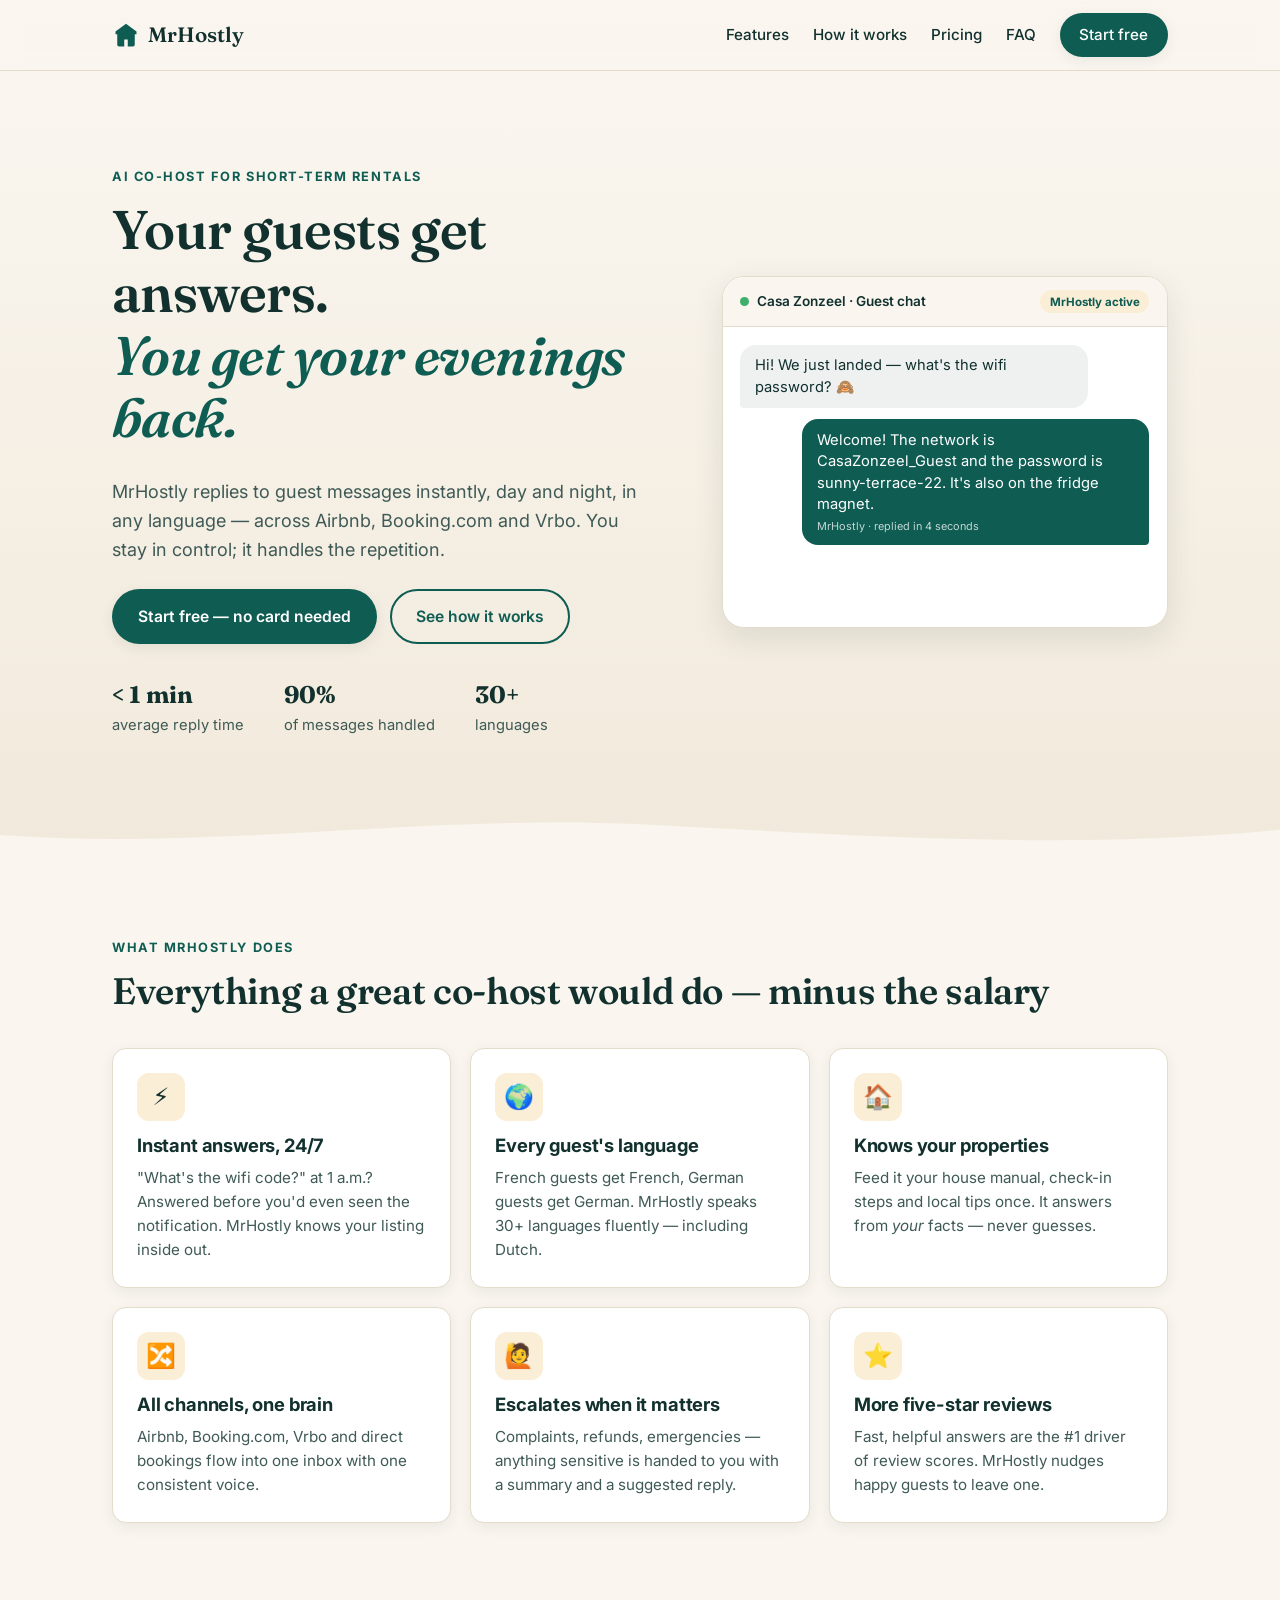
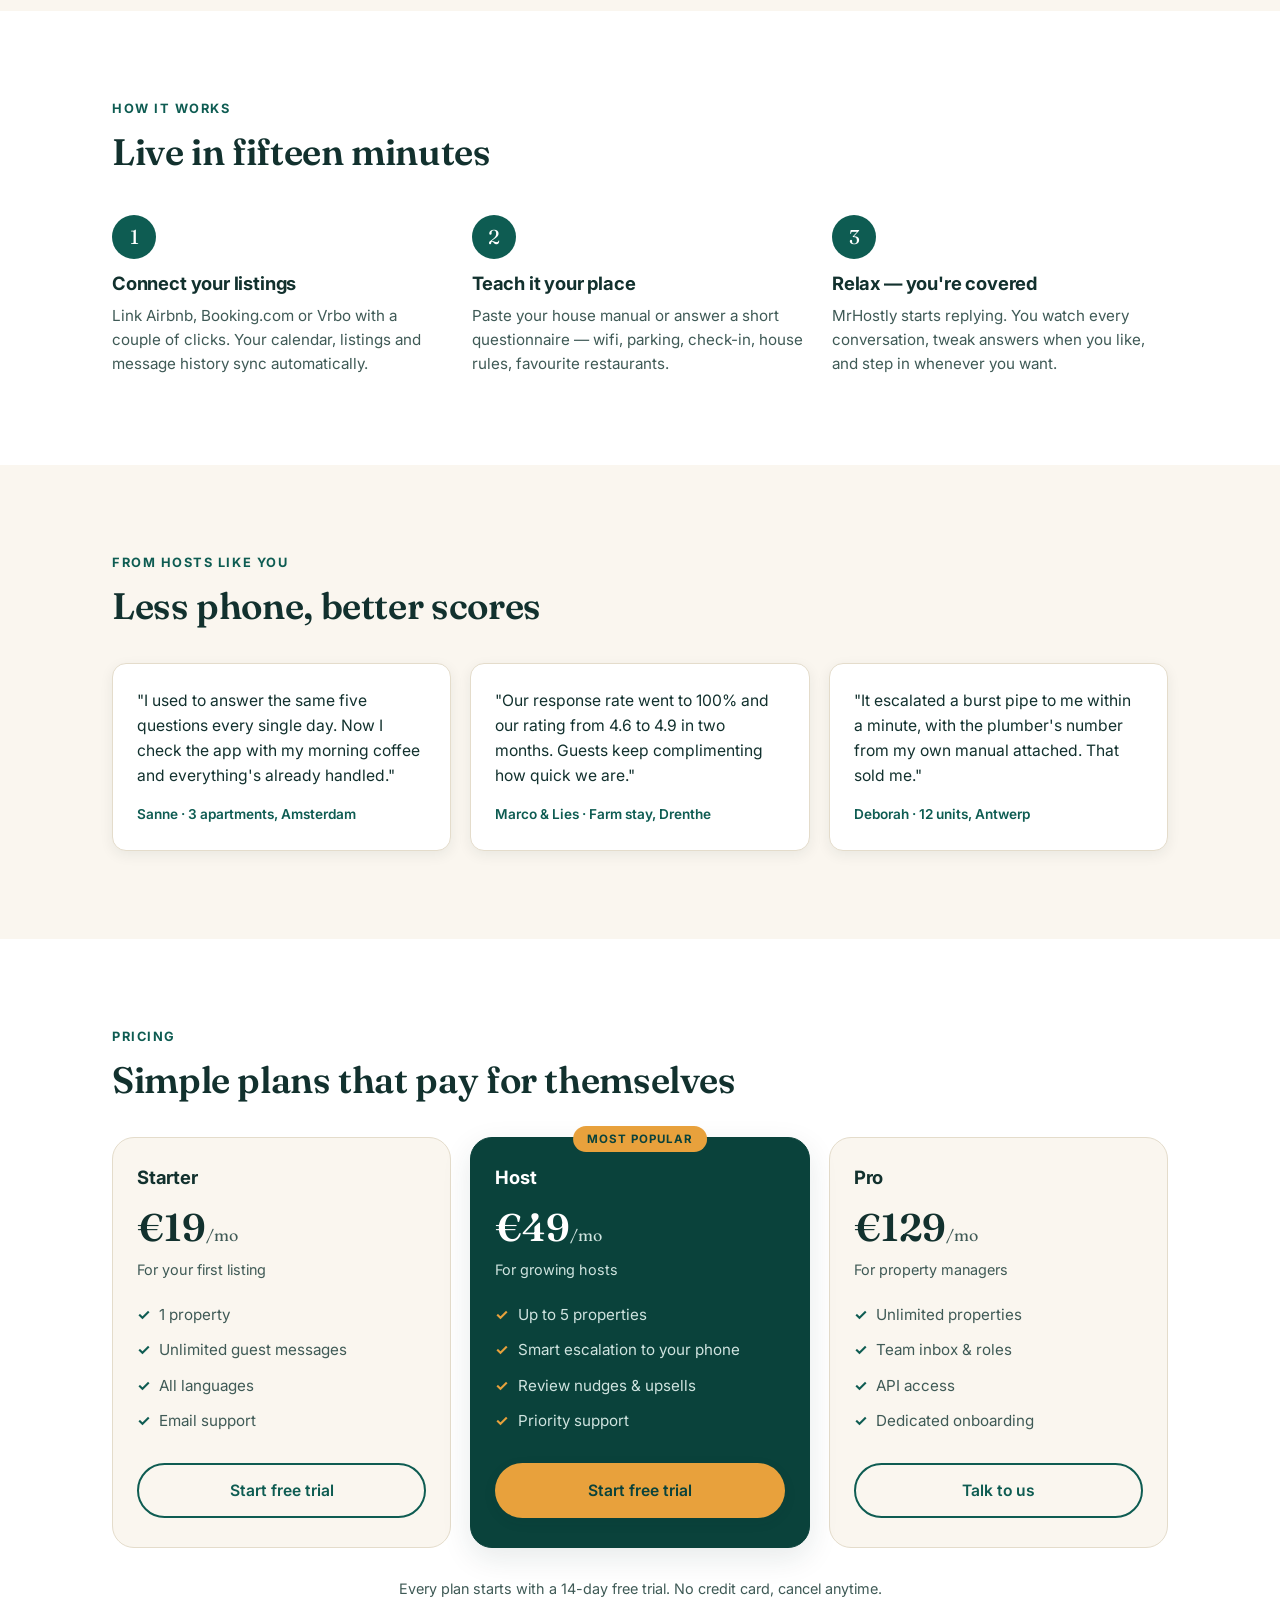
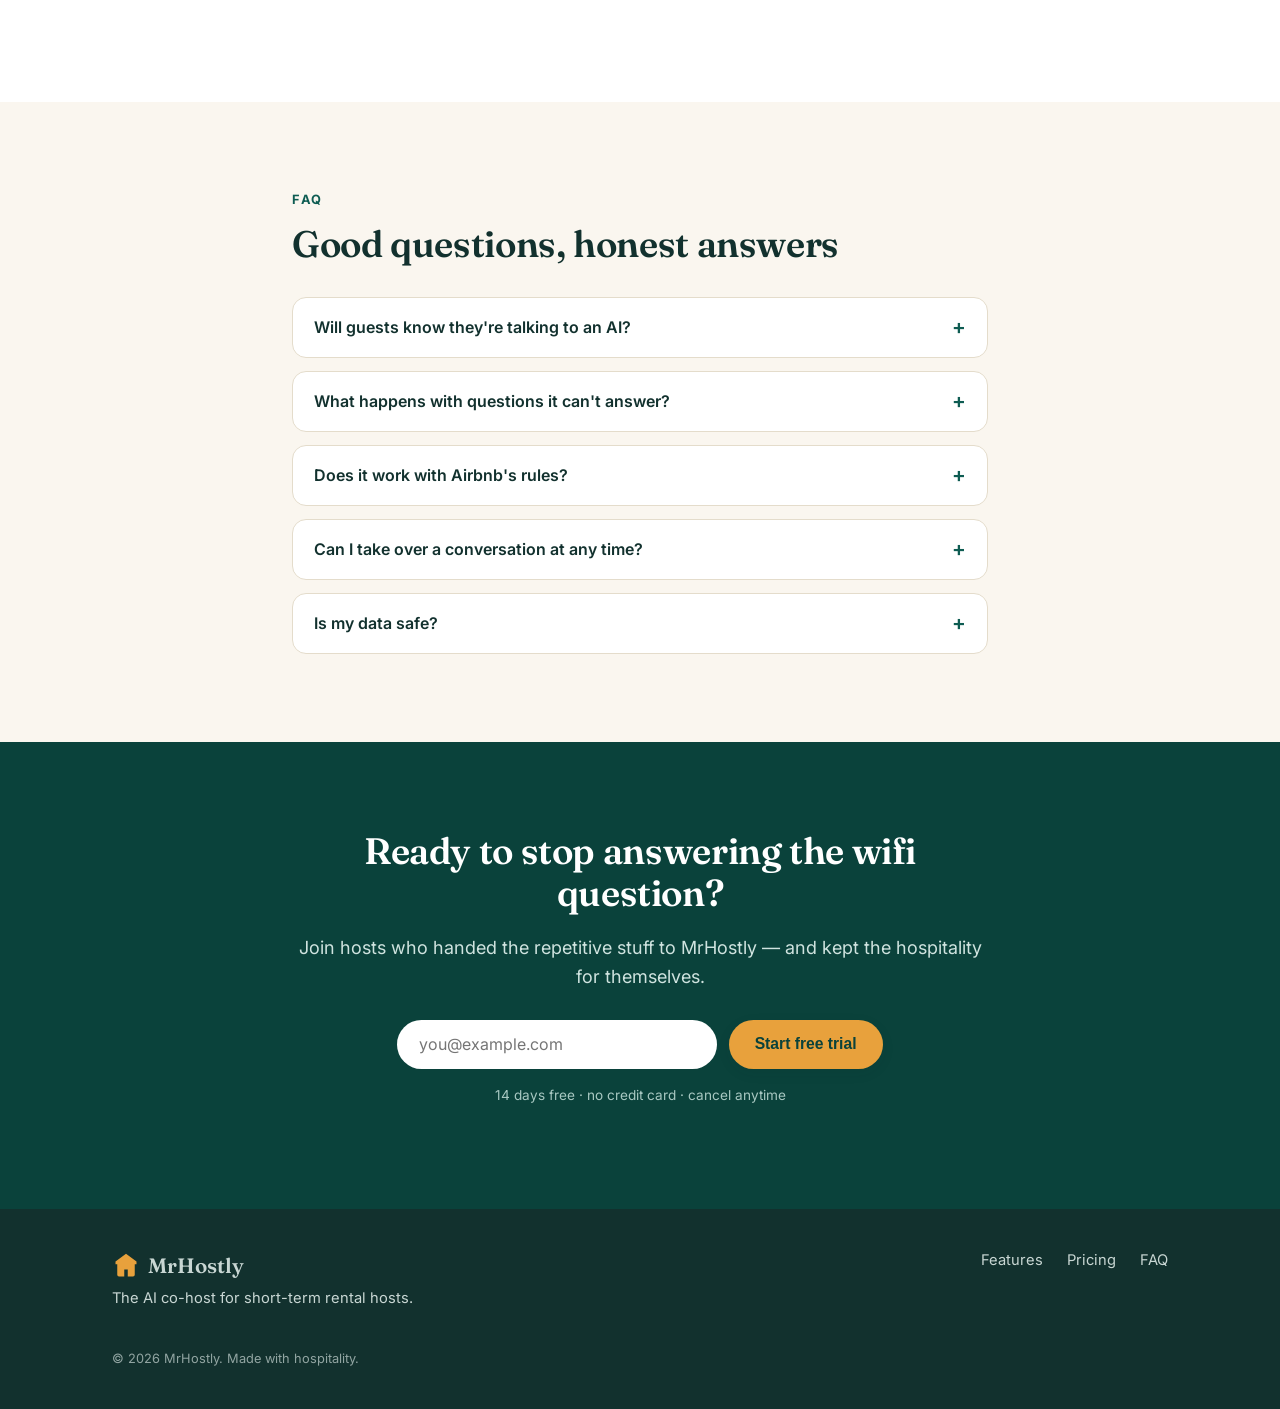
==== index.html @ ad3956e2 "Build MrHostly marketing website and enable ecc plugin Static single-page site for MrHostly, the AI " ====
<!DOCTYPE html>
<html lang="en">
<head>
  <meta charset="UTF-8">
  <meta name="viewport" content="width=device-width, initial-scale=1.0">
  <title>MrHostly — Your AI co-host for short-term rentals</title>
  <meta name="description" content="MrHostly answers your guests instantly, day and night — in their own language. The AI co-host for Airbnb, Booking.com and Vrbo hosts.">
  <link rel="icon" type="image/svg+xml" href="assets/img/favicon.svg">
  <link rel="preconnect" href="https://fonts.googleapis.com">
  <link rel="preconnect" href="https://fonts.gstatic.com" crossorigin>
  <link href="https://fonts.googleapis.com/css2?family=Fraunces:opsz,wght@9..144,500;9..144,600&family=Inter:wght@400;500;600;700&display=swap" rel="stylesheet">
  <link rel="stylesheet" href="assets/css/style.css">
</head>
<body>

  <header class="site-header" id="top">
    <nav class="nav container" aria-label="Main">
      <a class="brand" href="#top">
        <svg class="brand-mark" viewBox="0 0 32 32" aria-hidden="true">
          <path d="M16 3 4 12v3h2v12a2 2 0 0 0 2 2h6v-8h4v8h6a2 2 0 0 0 2-2V15h2v-3L16 3z" fill="currentColor"/>
        </svg>
        <span>MrHostly</span>
      </a>
      <button class="nav-toggle" aria-expanded="false" aria-controls="nav-menu" aria-label="Menu">
        <span></span><span></span><span></span>
      </button>
      <div class="nav-menu" id="nav-menu">
        <a href="#features">Features</a>
        <a href="#how">How it works</a>
        <a href="#pricing">Pricing</a>
        <a href="#faq">FAQ</a>
        <a class="btn btn-primary btn-sm" href="#cta">Start free</a>
      </div>
    </nav>
  </header>

  <main>
    <!-- ============ HERO ============ -->
    <section class="hero">
      <div class="container hero-grid">
        <div class="hero-copy">
          <p class="eyebrow">AI co-host for short-term rentals</p>
          <h1>Your guests get answers.<br><em>You get your evenings back.</em></h1>
          <p class="lead">MrHostly replies to guest messages instantly, day and night, in any language — across Airbnb, Booking.com and Vrbo. You stay in control; it handles the repetition.</p>
          <div class="hero-actions">
            <a class="btn btn-primary" href="#cta">Start free — no card needed</a>
            <a class="btn btn-ghost" href="#how">See how it works</a>
          </div>
          <ul class="hero-proof" role="list">
            <li><strong>&lt; 1 min</strong> average reply time</li>
            <li><strong>90%</strong> of messages handled</li>
            <li><strong>30+</strong> languages</li>
          </ul>
        </div>

        <div class="hero-demo" aria-label="Example guest conversation, answered by MrHostly">
          <div class="chat-window">
            <div class="chat-header">
              <span class="chat-dot" aria-hidden="true"></span>
              Casa Zonzeel · Guest chat
              <span class="chat-badge">MrHostly active</span>
            </div>
            <div class="chat-body" id="chat-demo">
              <!-- messages injected by main.js -->
            </div>
          </div>
        </div>
      </div>
      <div class="hero-wave" aria-hidden="true">
        <svg viewBox="0 0 1440 90" preserveAspectRatio="none"><path d="M0 60 C 240 90 480 20 720 40 C 960 60 1200 90 1440 50 L 1440 90 L 0 90 Z" fill="currentColor"/></svg>
      </div>
    </section>

    <!-- ============ FEATURES ============ -->
    <section class="section" id="features">
      <div class="container">
        <p class="eyebrow">What MrHostly does</p>
        <h2>Everything a great co-host would do — minus the salary</h2>
        <div class="feature-grid">
          <article class="feature-card">
            <div class="feature-icon" aria-hidden="true">⚡</div>
            <h3>Instant answers, 24/7</h3>
            <p>"What's the wifi code?" at 1 a.m.? Answered before you'd even seen the notification. MrHostly knows your listing inside out.</p>
          </article>
          <article class="feature-card">
            <div class="feature-icon" aria-hidden="true">🌍</div>
            <h3>Every guest's language</h3>
            <p>French guests get French, German guests get German. MrHostly speaks 30+ languages fluently — including Dutch.</p>
          </article>
          <article class="feature-card">
            <div class="feature-icon" aria-hidden="true">🏠</div>
            <h3>Knows your properties</h3>
            <p>Feed it your house manual, check-in steps and local tips once. It answers from <em>your</em> facts — never guesses.</p>
          </article>
          <article class="feature-card">
            <div class="feature-icon" aria-hidden="true">🔀</div>
            <h3>All channels, one brain</h3>
            <p>Airbnb, Booking.com, Vrbo and direct bookings flow into one inbox with one consistent voice.</p>
          </article>
          <article class="feature-card">
            <div class="feature-icon" aria-hidden="true">🙋</div>
            <h3>Escalates when it matters</h3>
            <p>Complaints, refunds, emergencies — anything sensitive is handed to you with a summary and a suggested reply.</p>
          </article>
          <article class="feature-card">
            <div class="feature-icon" aria-hidden="true">⭐</div>
            <h3>More five-star reviews</h3>
            <p>Fast, helpful answers are the #1 driver of review scores. MrHostly nudges happy guests to leave one.</p>
          </article>
        </div>
      </div>
    </section>

    <!-- ============ HOW IT WORKS ============ -->
    <section class="section section-alt" id="how">
      <div class="container">
        <p class="eyebrow">How it works</p>
        <h2>Live in fifteen minutes</h2>
        <ol class="steps" role="list">
          <li class="step">
            <span class="step-num" aria-hidden="true">1</span>
            <h3>Connect your listings</h3>
            <p>Link Airbnb, Booking.com or Vrbo with a couple of clicks. Your calendar, listings and message history sync automatically.</p>
          </li>
          <li class="step">
            <span class="step-num" aria-hidden="true">2</span>
            <h3>Teach it your place</h3>
            <p>Paste your house manual or answer a short questionnaire — wifi, parking, check-in, house rules, favourite restaurants.</p>
          </li>
          <li class="step">
            <span class="step-num" aria-hidden="true">3</span>
            <h3>Relax — you're covered</h3>
            <p>MrHostly starts replying. You watch every conversation, tweak answers when you like, and step in whenever you want.</p>
          </li>
        </ol>
      </div>
    </section>

    <!-- ============ TESTIMONIALS ============ -->
    <section class="section" id="stories">
      <div class="container">
        <p class="eyebrow">From hosts like you</p>
        <h2>Less phone, better scores</h2>
        <div class="quote-grid">
          <figure class="quote-card">
            <blockquote>"I used to answer the same five questions every single day. Now I check the app with my morning coffee and everything's already handled."</blockquote>
            <figcaption>Sanne · 3 apartments, Amsterdam</figcaption>
          </figure>
          <figure class="quote-card">
            <blockquote>"Our response rate went to 100% and our rating from 4.6 to 4.9 in two months. Guests keep complimenting how quick we are."</blockquote>
            <figcaption>Marco &amp; Lies · Farm stay, Drenthe</figcaption>
          </figure>
          <figure class="quote-card">
            <blockquote>"It escalated a burst pipe to me within a minute, with the plumber's number from my own manual attached. That sold me."</blockquote>
            <figcaption>Deborah · 12 units, Antwerp</figcaption>
          </figure>
        </div>
      </div>
    </section>

    <!-- ============ PRICING ============ -->
    <section class="section section-alt" id="pricing">
      <div class="container">
        <p class="eyebrow">Pricing</p>
        <h2>Simple plans that pay for themselves</h2>
        <div class="pricing-grid">
          <article class="price-card">
            <h3>Starter</h3>
            <p class="price"><span>€19</span>/mo</p>
            <p class="price-sub">For your first listing</p>
            <ul role="list">
              <li>1 property</li>
              <li>Unlimited guest messages</li>
              <li>All languages</li>
              <li>Email support</li>
            </ul>
            <a class="btn btn-ghost btn-block" href="#cta">Start free trial</a>
          </article>
          <article class="price-card price-featured">
            <p class="price-flag">Most popular</p>
            <h3>Host</h3>
            <p class="price"><span>€49</span>/mo</p>
            <p class="price-sub">For growing hosts</p>
            <ul role="list">
              <li>Up to 5 properties</li>
              <li>Smart escalation to your phone</li>
              <li>Review nudges &amp; upsells</li>
              <li>Priority support</li>
            </ul>
            <a class="btn btn-primary btn-block" href="#cta">Start free trial</a>
          </article>
          <article class="price-card">
            <h3>Pro</h3>
            <p class="price"><span>€129</span>/mo</p>
            <p class="price-sub">For property managers</p>
            <ul role="list">
              <li>Unlimited properties</li>
              <li>Team inbox &amp; roles</li>
              <li>API access</li>
              <li>Dedicated onboarding</li>
            </ul>
            <a class="btn btn-ghost btn-block" href="#cta">Talk to us</a>
          </article>
        </div>
        <p class="pricing-note">Every plan starts with a 14-day free trial. No credit card, cancel anytime.</p>
      </div>
    </section>

    <!-- ============ FAQ ============ -->
    <section class="section" id="faq">
      <div class="container container-narrow">
        <p class="eyebrow">FAQ</p>
        <h2>Good questions, honest answers</h2>
        <div class="faq-list">
          <details class="faq-item">
            <summary>Will guests know they're talking to an AI?</summary>
            <p>That's up to you. Many hosts add a friendly note like "our digital co-host may answer first". Replies are written in your tone, and you can review or edit anything it sends.</p>
          </details>
          <details class="faq-item">
            <summary>What happens with questions it can't answer?</summary>
            <p>If MrHostly isn't confident, it doesn't improvise. It tells the guest you'll get back to them and pings you with a summary and a suggested reply.</p>
          </details>
          <details class="faq-item">
            <summary>Does it work with Airbnb's rules?</summary>
            <p>Yes. MrHostly works within each platform's messaging policies and never asks guests to move off-platform.</p>
          </details>
          <details class="faq-item">
            <summary>Can I take over a conversation at any time?</summary>
            <p>Always. The moment you type in a thread, MrHostly steps back and stays quiet until you hand it back.</p>
          </details>
          <details class="faq-item">
            <summary>Is my data safe?</summary>
            <p>Your house manuals and guest conversations are encrypted, never sold, and never used to answer other hosts' guests.</p>
          </details>
        </div>
      </div>
    </section>

    <!-- ============ CTA ============ -->
    <section class="section cta" id="cta">
      <div class="container container-narrow">
        <h2>Ready to stop answering the wifi question?</h2>
        <p class="lead">Join hosts who handed the repetitive stuff to MrHostly — and kept the hospitality for themselves.</p>
        <form class="cta-form" id="signup-form" novalidate>
          <label class="visually-hidden" for="email">Email address</label>
          <input type="email" id="email" name="email" placeholder="you@example.com" required autocomplete="email">
          <button class="btn btn-primary" type="submit">Start free trial</button>
        </form>
        <p class="cta-note" id="signup-note">14 days free · no credit card · cancel anytime</p>
      </div>
    </section>
  </main>

  <footer class="site-footer">
    <div class="container footer-grid">
      <div>
        <a class="brand brand-footer" href="#top">
          <svg class="brand-mark" viewBox="0 0 32 32" aria-hidden="true">
            <path d="M16 3 4 12v3h2v12a2 2 0 0 0 2 2h6v-8h4v8h6a2 2 0 0 0 2-2V15h2v-3L16 3z" fill="currentColor"/>
          </svg>
          <span>MrHostly</span>
        </a>
        <p>The AI co-host for short-term rental hosts.</p>
      </div>
      <nav aria-label="Footer">
        <a href="#features">Features</a>
        <a href="#pricing">Pricing</a>
        <a href="#faq">FAQ</a>
      </nav>
      <p class="footer-fine">© <span id="year"></span> MrHostly. Made with hospitality.</p>
    </div>
  </footer>

  <script src="assets/js/main.js" defer></script>
</body>
</html>
---- assets/css/style.css ----
/* ==========================================================================
   MrHostly — design tokens
   Direction: warm, refined hospitality. Deep teal anchor, warm sand surface,
   amber accent. Fraunces for display, Inter for UI.
   ========================================================================== */

:root {
  --ink: #12312e;
  --ink-soft: #3f5a56;
  --teal: #0e5c52;
  --teal-deep: #0a423b;
  --amber: #e8a13c;
  --amber-soft: #fbeed6;
  --sand: #faf6ef;
  --sand-deep: #f1e9db;
  --white: #ffffff;
  --line: #e4dccb;
  --guest: #eef1f0;

  --font-display: "Fraunces", Georgia, serif;
  --font-body: "Inter", system-ui, -apple-system, sans-serif;

  --radius: 14px;
  --radius-lg: 22px;
  --shadow: 0 10px 30px rgba(18, 49, 46, 0.10);
  --shadow-soft: 0 4px 14px rgba(18, 49, 46, 0.07);

  --container: 1120px;
}

* { box-sizing: border-box; }
html { scroll-behavior: smooth; }

body {
  margin: 0;
  font-family: var(--font-body);
  font-size: 1rem;
  line-height: 1.6;
  color: var(--ink);
  background: var(--sand);
}

img, svg { max-width: 100%; }

h1, h2, h3 {
  font-family: var(--font-display);
  font-weight: 600;
  line-height: 1.15;
  margin: 0 0 0.5em;
  letter-spacing: -0.01em;
}

h1 { font-size: clamp(2.1rem, 4.5vw, 3.4rem); }
h2 { font-size: clamp(1.6rem, 3vw, 2.3rem); }
h3 { font-size: 1.15rem; font-family: var(--font-body); font-weight: 700; }

p { margin: 0 0 1em; }

.container {
  max-width: var(--container);
  margin-inline: auto;
  padding-inline: clamp(1rem, 4vw, 2rem);
}
.container-narrow { max-width: 760px; }

.eyebrow {
  font-size: 0.8rem;
  font-weight: 700;
  text-transform: uppercase;
  letter-spacing: 0.12em;
  color: var(--teal);
  margin-bottom: 0.75rem;
}

.lead { font-size: 1.13rem; color: var(--ink-soft); }

.visually-hidden {
  position: absolute; width: 1px; height: 1px;
  clip-path: inset(50%); overflow: hidden; white-space: nowrap;
}

/* ---------- buttons ---------- */
.btn {
  display: inline-block;
  padding: 0.8rem 1.5rem;
  border-radius: 999px;
  border: 2px solid transparent;
  font-weight: 600;
  font-size: 0.98rem;
  text-decoration: none;
  cursor: pointer;
  transition: transform 0.15s ease, box-shadow 0.15s ease, background 0.15s ease;
}
.btn:focus-visible { outline: 3px solid var(--amber); outline-offset: 2px; }
.btn-primary {
  background: var(--teal);
  color: var(--white);
  box-shadow: var(--shadow-soft);
}
.btn-primary:hover { background: var(--teal-deep); transform: translateY(-1px); }
.btn-ghost {
  background: transparent;
  color: var(--teal);
  border-color: var(--teal);
}
.btn-ghost:hover { background: rgba(14, 92, 82, 0.07); }
.btn-sm { padding: 0.5rem 1.1rem; font-size: 0.9rem; }
.btn-block { display: block; text-align: center; }

/* ---------- header / nav ---------- */
.site-header {
  position: sticky;
  top: 0;
  z-index: 50;
  background: color-mix(in srgb, var(--sand) 88%, transparent);
  backdrop-filter: blur(10px);
  border-bottom: 1px solid var(--line);
}

.nav {
  display: flex;
  align-items: center;
  justify-content: space-between;
  gap: 1rem;
  padding-block: 0.8rem;
}

.brand {
  display: inline-flex;
  align-items: center;
  gap: 0.5rem;
  font-family: var(--font-display);
  font-size: 1.3rem;
  font-weight: 600;
  color: var(--ink);
  text-decoration: none;
}
.brand-mark { width: 28px; height: 28px; color: var(--teal); }

.nav-menu {
  display: flex;
  align-items: center;
  gap: 1.5rem;
}
.nav-menu a {
  color: var(--ink);
  text-decoration: none;
  font-weight: 500;
  font-size: 0.95rem;
}
.nav-menu a:hover:not(.btn) { color: var(--teal); }
.nav-menu a.btn-primary { color: var(--white); }

.nav-toggle {
  display: none;
  flex-direction: column;
  gap: 5px;
  background: none;
  border: 0;
  padding: 0.4rem;
  cursor: pointer;
}
.nav-toggle span {
  width: 22px; height: 2px;
  background: var(--ink);
  border-radius: 2px;
  transition: transform 0.2s ease, opacity 0.2s ease;
}

/* ---------- hero ---------- */
.hero {
  position: relative;
  background: linear-gradient(180deg, var(--sand) 0%, var(--sand-deep) 100%);
  padding-block: clamp(3rem, 8vw, 6rem) clamp(4rem, 9vw, 7rem);
  overflow: hidden;
}

.hero-grid {
  display: grid;
  grid-template-columns: 1.1fr 0.9fr;
  gap: clamp(2rem, 5vw, 4rem);
  align-items: center;
}

.hero h1 em {
  font-style: italic;
  color: var(--teal);
}

.hero-actions {
  display: flex;
  flex-wrap: wrap;
  gap: 0.8rem;
  margin: 1.6rem 0 2rem;
}

.hero-proof {
  display: flex;
  flex-wrap: wrap;
  gap: 1.5rem 2.5rem;
  padding: 0;
  margin: 0;
  list-style: none;
  color: var(--ink-soft);
  font-size: 0.92rem;
}
.hero-proof strong {
  display: block;
  font-family: var(--font-display);
  font-size: 1.5rem;
  color: var(--ink);
}

.hero-wave {
  position: absolute;
  inset-inline: 0;
  bottom: -1px;
  color: var(--sand);
  line-height: 0;
}
.hero-wave svg { width: 100%; height: 48px; display: block; }

/* ---------- chat demo ---------- */
.chat-window {
  background: var(--white);
  border-radius: var(--radius-lg);
  box-shadow: var(--shadow);
  overflow: hidden;
  border: 1px solid var(--line);
}

.chat-header {
  display: flex;
  align-items: center;
  gap: 0.5rem;
  padding: 0.8rem 1.1rem;
  font-size: 0.85rem;
  font-weight: 600;
  border-bottom: 1px solid var(--line);
  background: var(--sand);
}
.chat-dot {
  width: 9px; height: 9px;
  border-radius: 50%;
  background: #3fae6a;
  flex-shrink: 0;
}
.chat-badge {
  margin-left: auto;
  font-size: 0.72rem;
  font-weight: 700;
  color: var(--teal);
  background: var(--amber-soft);
  padding: 0.15rem 0.6rem;
  border-radius: 999px;
}

.chat-body {
  padding: 1.1rem;
  display: flex;
  flex-direction: column;
  gap: 0.7rem;
  min-height: 300px;
}

.msg {
  max-width: 85%;
  padding: 0.65rem 0.95rem;
  border-radius: 16px;
  font-size: 0.92rem;
  line-height: 1.45;
  opacity: 0;
  transform: translateY(8px);
  animation: msg-in 0.35s ease forwards;
}
.msg-guest {
  align-self: flex-start;
  background: var(--guest);
  border-bottom-left-radius: 4px;
}
.msg-host {
  align-self: flex-end;
  background: var(--teal);
  color: var(--white);
  border-bottom-right-radius: 4px;
}
.msg-meta {
  display: block;
  font-size: 0.68rem;
  opacity: 0.75;
  margin-top: 0.25rem;
}
.msg-typing {
  align-self: flex-end;
  background: var(--teal);
  color: var(--white);
  border-bottom-right-radius: 4px;
  letter-spacing: 2px;
}

@keyframes msg-in {
  to { opacity: 1; transform: translateY(0); }
}

@media (prefers-reduced-motion: reduce) {
  html { scroll-behavior: auto; }
  .msg { animation: none; opacity: 1; transform: none; }
}

/* ---------- sections ---------- */
.section { padding-block: clamp(3.5rem, 8vw, 5.5rem); }
.section-alt { background: var(--white); }

/* ---------- features ---------- */
.feature-grid {
  display: grid;
  grid-template-columns: repeat(3, 1fr);
  gap: 1.2rem;
  margin-top: 2.2rem;
}
.feature-card {
  background: var(--white);
  border: 1px solid var(--line);
  border-radius: var(--radius);
  padding: 1.5rem;
  box-shadow: var(--shadow-soft);
  transition: transform 0.15s ease, box-shadow 0.15s ease;
}
.feature-card:hover { transform: translateY(-3px); box-shadow: var(--shadow); }
.feature-card p { margin: 0; color: var(--ink-soft); font-size: 0.95rem; }
.feature-icon {
  font-size: 1.5rem;
  width: 48px; height: 48px;
  display: grid;
  place-items: center;
  background: var(--amber-soft);
  border-radius: 12px;
  margin-bottom: 0.9rem;
}
.section-alt .feature-card { background: var(--sand); }

/* ---------- steps ---------- */
.steps {
  display: grid;
  grid-template-columns: repeat(3, 1fr);
  gap: 1.5rem;
  margin: 2.2rem 0 0;
  padding: 0;
  list-style: none;
  counter-reset: step;
}
.step { position: relative; padding-top: 0.4rem; }
.step p { color: var(--ink-soft); font-size: 0.95rem; margin: 0; }
.step-num {
  display: inline-grid;
  place-items: center;
  width: 44px; height: 44px;
  border-radius: 50%;
  background: var(--teal);
  color: var(--white);
  font-family: var(--font-display);
  font-size: 1.25rem;
  margin-bottom: 0.9rem;
}

/* ---------- testimonials ---------- */
.quote-grid {
  display: grid;
  grid-template-columns: repeat(3, 1fr);
  gap: 1.2rem;
  margin-top: 2.2rem;
}
.quote-card {
  margin: 0;
  background: var(--white);
  border: 1px solid var(--line);
  border-radius: var(--radius);
  padding: 1.5rem;
  box-shadow: var(--shadow-soft);
  display: flex;
  flex-direction: column;
  gap: 1rem;
}
.quote-card blockquote {
  margin: 0;
  font-size: 0.98rem;
  color: var(--ink);
}
.quote-card figcaption {
  font-size: 0.85rem;
  font-weight: 600;
  color: var(--teal);
  margin-top: auto;
}

/* ---------- pricing ---------- */
.pricing-grid {
  display: grid;
  grid-template-columns: repeat(3, 1fr);
  gap: 1.2rem;
  margin-top: 2.2rem;
  align-items: stretch;
}
.price-card {
  background: var(--sand);
  border: 1px solid var(--line);
  border-radius: var(--radius-lg);
  padding: 1.8rem 1.5rem;
  display: flex;
  flex-direction: column;
}
.price-card ul {
  list-style: none;
  padding: 0;
  margin: 0 0 1.5rem;
  color: var(--ink-soft);
  font-size: 0.95rem;
  flex-grow: 1;
}
.price-card ul li { padding: 0.35rem 0 0.35rem 1.4rem; position: relative; }
.price-card ul li::before {
  content: "✓";
  position: absolute;
  left: 0;
  color: var(--teal);
  font-weight: 700;
}
.price {
  font-family: var(--font-display);
  font-size: 1rem;
  color: var(--ink-soft);
  margin: 0;
}
.price span { font-size: 2.4rem; color: var(--ink); font-weight: 600; }
.price-sub { color: var(--ink-soft); font-size: 0.9rem; margin-bottom: 1rem; }
.price-featured {
  background: var(--teal-deep);
  color: var(--white);
  border-color: var(--teal-deep);
  box-shadow: var(--shadow);
  position: relative;
}
.price-featured h3, .price-featured .price span { color: var(--white); }
.price-featured .price, .price-featured .price-sub, .price-featured ul { color: #cfe3df; }
.price-featured ul li::before { color: var(--amber); }
.price-featured .btn-primary { background: var(--amber); color: var(--teal-deep); }
.price-featured .btn-primary:hover { background: #f0b055; }
.price-flag {
  position: absolute;
  top: -12px;
  left: 50%;
  transform: translateX(-50%);
  background: var(--amber);
  color: var(--teal-deep);
  font-size: 0.72rem;
  font-weight: 700;
  text-transform: uppercase;
  letter-spacing: 0.08em;
  padding: 0.25rem 0.9rem;
  border-radius: 999px;
  margin: 0;
}
.pricing-note {
  text-align: center;
  color: var(--ink-soft);
  font-size: 0.9rem;
  margin-top: 1.8rem;
}

/* ---------- FAQ ---------- */
.faq-list { margin-top: 2rem; display: grid; gap: 0.8rem; }
.faq-item {
  background: var(--white);
  border: 1px solid var(--line);
  border-radius: var(--radius);
  padding: 0;
  overflow: hidden;
}
.faq-item summary {
  cursor: pointer;
  font-weight: 600;
  padding: 1.05rem 1.3rem;
  list-style: none;
  position: relative;
  padding-right: 3rem;
}
.faq-item summary::-webkit-details-marker { display: none; }
.faq-item summary::after {
  content: "+";
  position: absolute;
  right: 1.3rem;
  top: 50%;
  transform: translateY(-50%);
  font-size: 1.3rem;
  color: var(--teal);
  transition: transform 0.2s ease;
}
.faq-item[open] summary::after { transform: translateY(-50%) rotate(45deg); }
.faq-item p {
  padding: 0 1.3rem 1.1rem;
  margin: 0;
  color: var(--ink-soft);
  font-size: 0.95rem;
}

/* ---------- CTA ---------- */
.cta {
  background: var(--teal-deep);
  color: var(--white);
  text-align: center;
}
.cta .lead { color: #cfe3df; }
.cta-form {
  display: flex;
  gap: 0.7rem;
  justify-content: center;
  flex-wrap: wrap;
  margin-top: 1.8rem;
}
.cta-form input {
  padding: 0.8rem 1.2rem;
  border-radius: 999px;
  border: 2px solid transparent;
  font-size: 1rem;
  font-family: inherit;
  min-width: min(320px, 100%);
}
.cta-form input:focus-visible { outline: 3px solid var(--amber); outline-offset: 2px; }
.cta .btn-primary { background: var(--amber); color: var(--teal-deep); }
.cta .btn-primary:hover { background: #f0b055; }
.cta-note { font-size: 0.85rem; color: #a8c8c2; margin-top: 1rem; }

/* ---------- footer ---------- */
.site-footer {
  background: var(--ink);
  color: #c8d6d3;
  padding-block: 2.5rem;
  font-size: 0.92rem;
}
.footer-grid {
  display: grid;
  grid-template-columns: 1fr auto;
  gap: 1.5rem 3rem;
  align-items: start;
}
.brand-footer { color: var(--white); }
.brand-footer .brand-mark { color: var(--amber); }
.site-footer nav { display: flex; gap: 1.5rem; }
.site-footer a { color: #c8d6d3; text-decoration: none; }
.site-footer a:hover { color: var(--white); }
.footer-fine { grid-column: 1 / -1; margin: 0; font-size: 0.8rem; opacity: 0.7; }

/* ---------- responsive ---------- */
@media (max-width: 920px) {
  .hero-grid { grid-template-columns: 1fr; }
  .hero-demo { max-width: 480px; }
  .feature-grid, .quote-grid, .pricing-grid, .steps { grid-template-columns: 1fr 1fr; }
}

@media (max-width: 640px) {
  .feature-grid, .quote-grid, .pricing-grid, .steps { grid-template-columns: 1fr; }
  .price-featured { order: -1; }

  .nav-toggle { display: flex; }
  .nav-menu {
    display: none;
    position: absolute;
    top: 100%;
    left: 0; right: 0;
    flex-direction: column;
    align-items: stretch;
    background: var(--sand);
    border-bottom: 1px solid var(--line);
    padding: 1rem clamp(1rem, 4vw, 2rem) 1.4rem;
    gap: 1rem;
  }
  .nav-menu.open { display: flex; }
  .footer-grid { grid-template-columns: 1fr; }
}
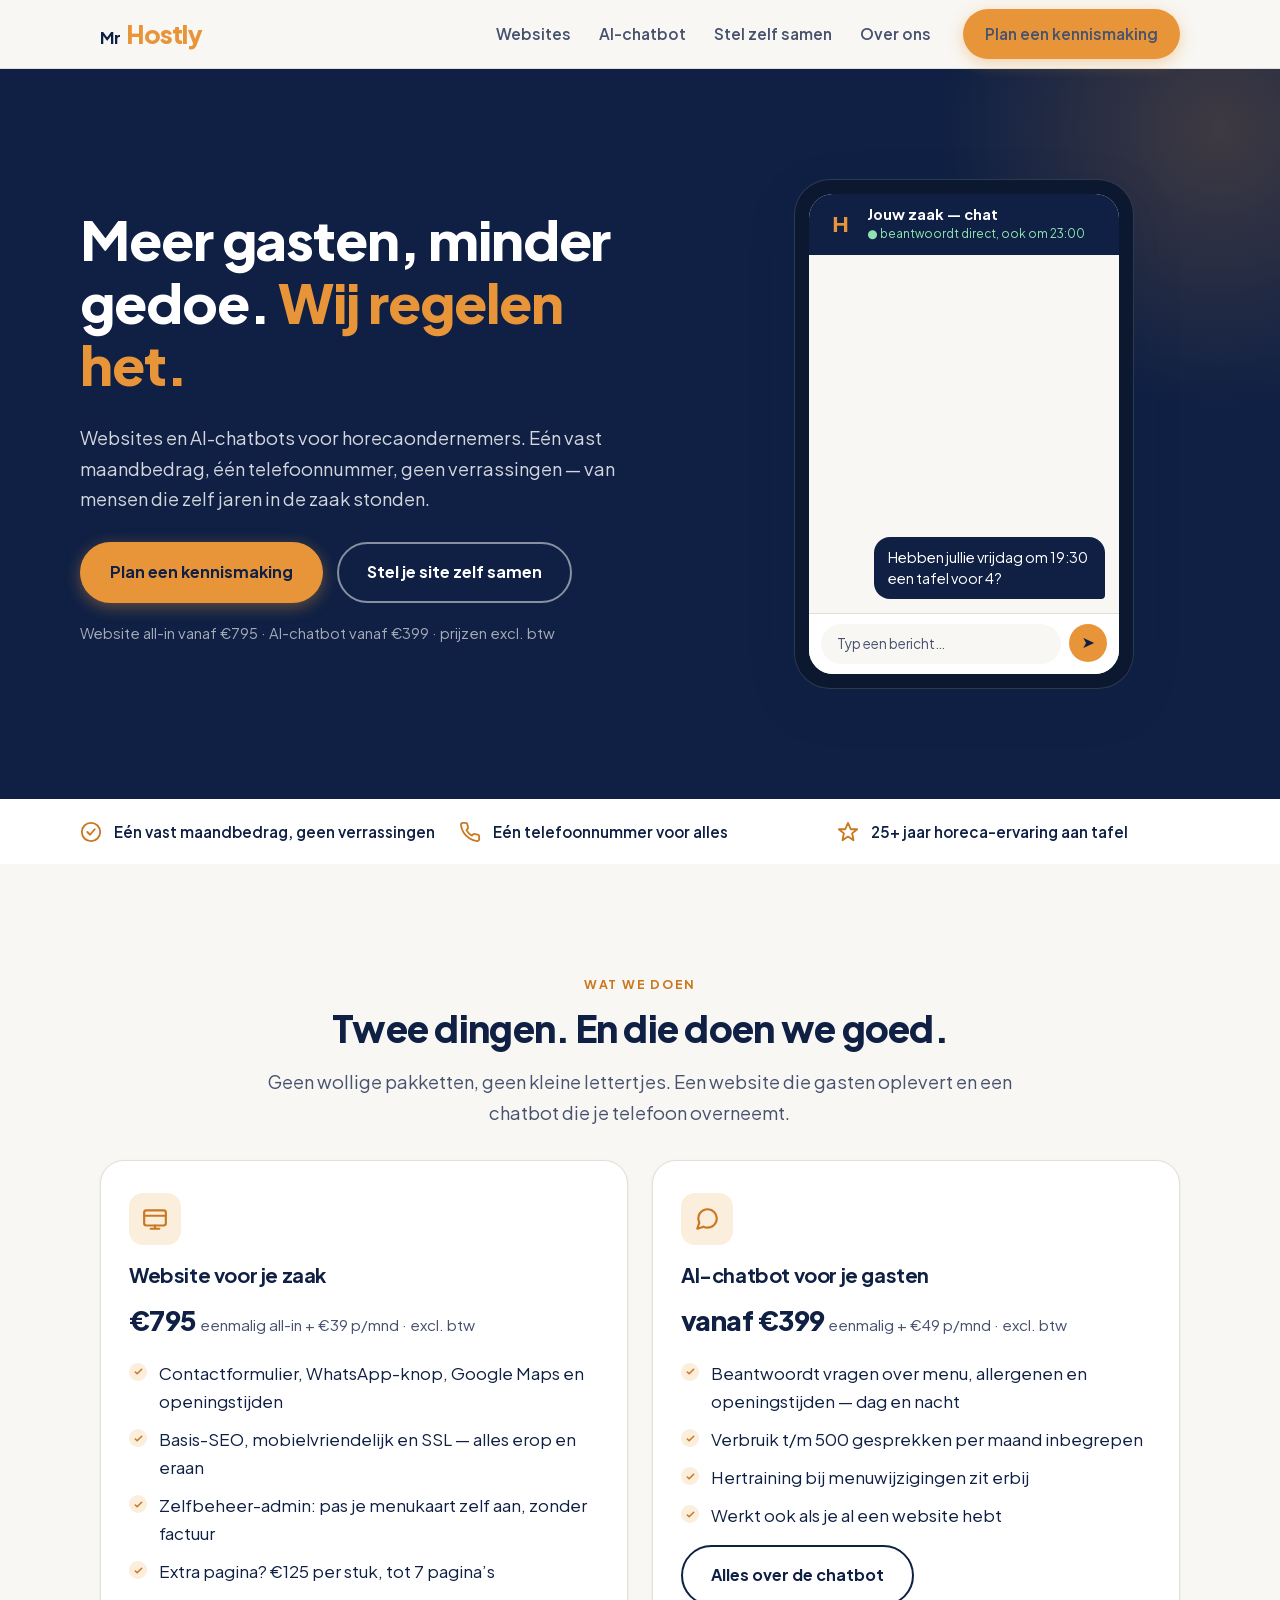
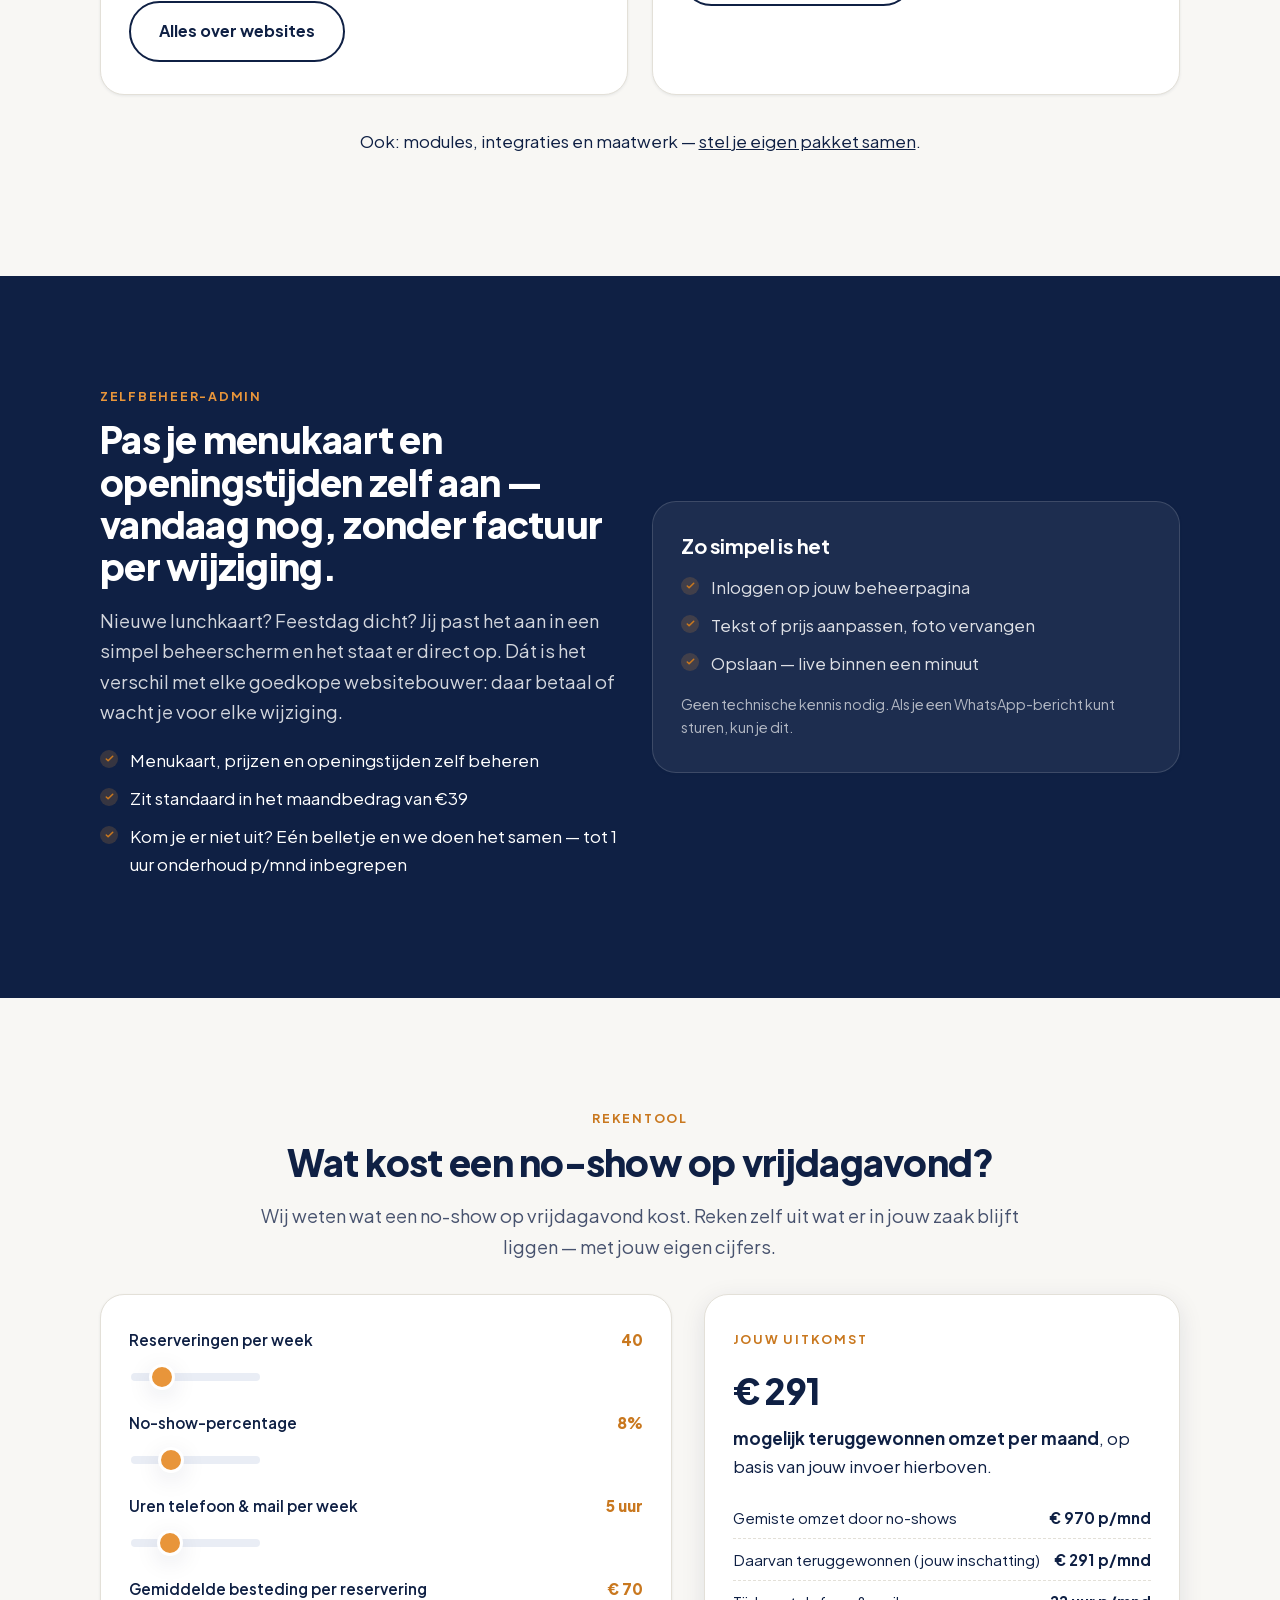
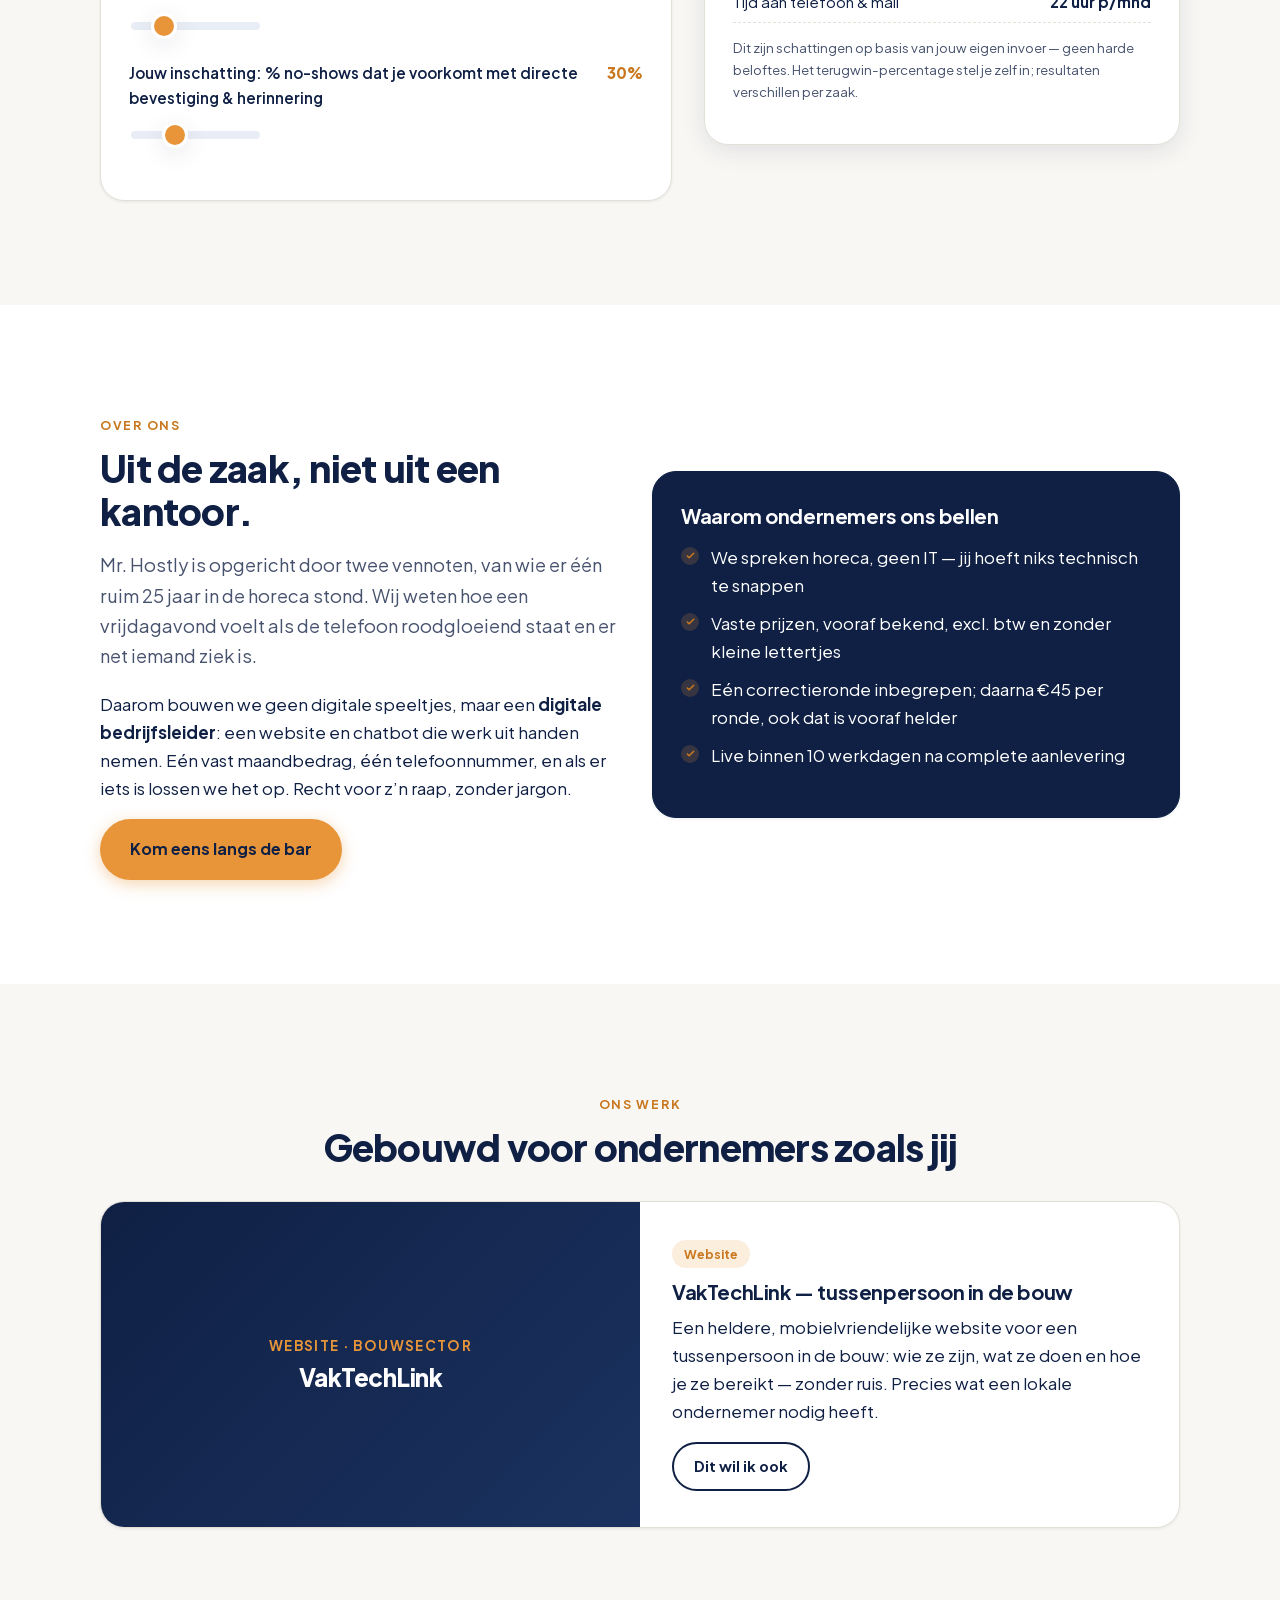
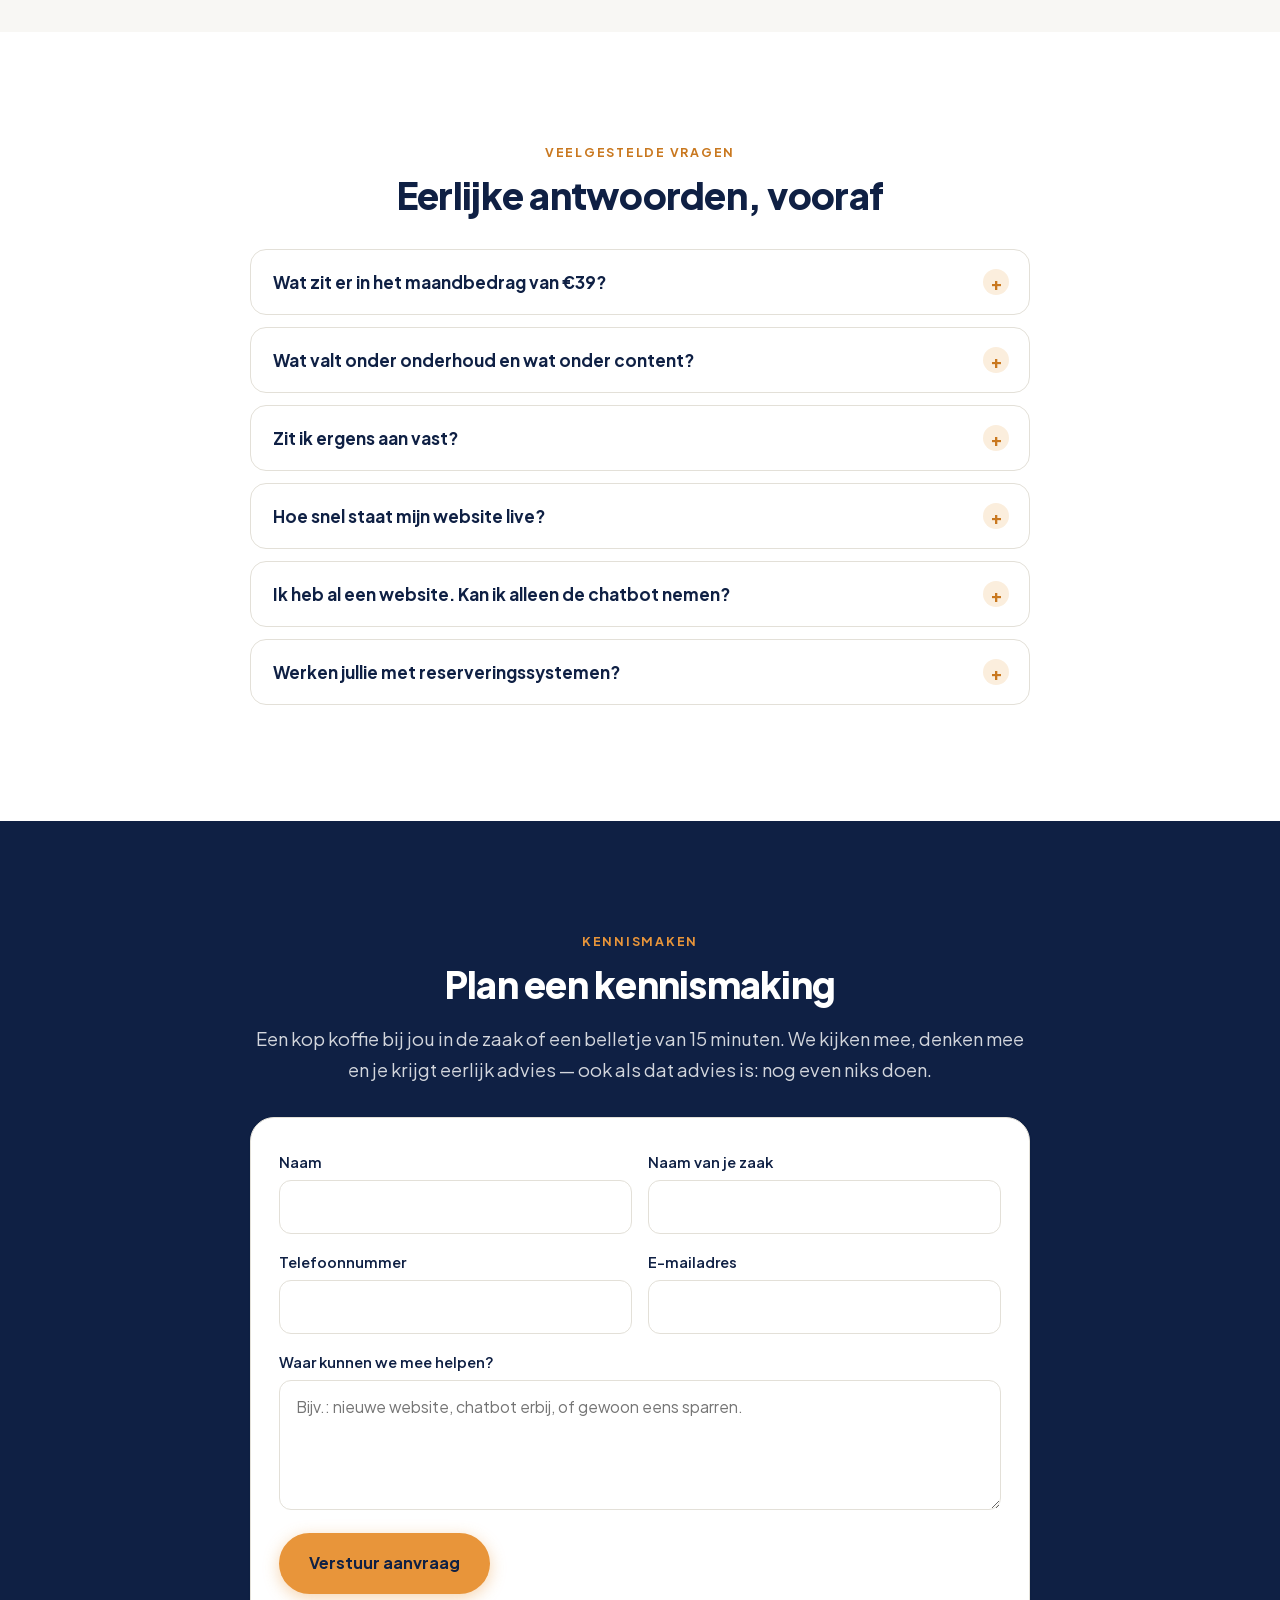
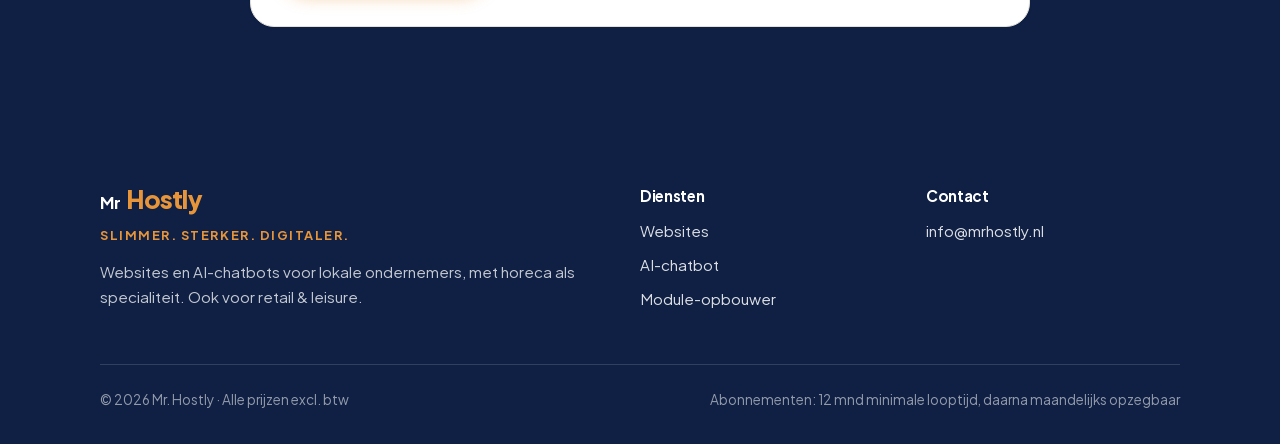
==== commit 4ea86803: "Nieuwe website mrhostly.nl: homepage, dienstpagina's en module-opbouwer Complete statische site (NL," ====
--- a/index.html
+++ b/index.html
@@ -1,276 +1,428 @@
 <!DOCTYPE html>
-<html lang="en">
+<html lang="nl">
 <head>
   <meta charset="UTF-8">
-  <meta name="viewport" content="width=device-width, initial-scale=1.0">
-  <title>MrHostly — Your AI co-host for short-term rentals</title>
-  <meta name="description" content="MrHostly answers your guests instantly, day and night — in their own language. The AI co-host for Airbnb, Booking.com and Vrbo hosts.">
-  <link rel="icon" type="image/svg+xml" href="assets/img/favicon.svg">
-  <link rel="preconnect" href="https://fonts.googleapis.com">
-  <link rel="preconnect" href="https://fonts.gstatic.com" crossorigin>
-  <link href="https://fonts.googleapis.com/css2?family=Fraunces:opsz,wght@9..144,500;9..144,600&family=Inter:wght@400;500;600;700&display=swap" rel="stylesheet">
-  <link rel="stylesheet" href="assets/css/style.css">
+  <meta name="viewport" content="width=device-width, initial-scale=1">
+  <!-- [NEEDS INPUT] Stad in title/description zodra keuze Den Haag/Eindhoven vaststaat,
+       bv. "Website laten maken voor horeca in Den Haag" -->
+  <title>Websites &amp; AI-chatbots voor horeca | Mr. Hostly</title>
+  <meta name="description" content="Mr. Hostly bouwt websites en AI-chatbots voor horecaondernemers. Eén vast maandbedrag, één telefoonnummer, geen verrassingen. Website all-in vanaf €795, AI-chatbot vanaf €399.">
+  <link rel="canonical" href="https://mrhostly.nl/">
+
+  <meta property="og:type" content="website">
+  <meta property="og:title" content="Mr. Hostly — jouw digitale bedrijfsleider">
+  <meta property="og:description" content="Websites en AI-chatbots voor horeca. Eén vast maandbedrag, geen verrassingen. Slimmer. Sterker. Digitaler.">
+  <meta property="og:url" content="https://mrhostly.nl/">
+  <meta property="og:image" content="https://mrhostly.nl/assets/brand/og-image-1200x630.png">
+  <meta property="og:image:width" content="1200">
+  <meta property="og:image:height" content="630">
+  <meta property="og:locale" content="nl_NL">
+
+  <link rel="icon" type="image/svg+xml" href="/favicon/favicon.svg">
+  <link rel="icon" type="image/png" sizes="32x32" href="/favicon/favicon-32.png">
+  <link rel="icon" type="image/png" sizes="16x16" href="/favicon/favicon-16.png">
+  <link rel="apple-touch-icon" sizes="180x180" href="/favicon/favicon-180.png">
+  <link rel="manifest" href="/site.webmanifest">
+  <meta name="theme-color" content="#0F2044">
+
+  <link rel="preload" href="/assets/fonts/PlusJakartaSans-VariableWeight.woff2" as="font" type="font/woff2" crossorigin>
+  <link rel="stylesheet" href="/assets/css/style.css">
+
+  <!-- [NEEDS INPUT] Google Analytics measurement-ID (G-XXXXXXX) invullen en blok activeren.
+  <script async src="https://www.googletagmanager.com/gtag/js?id=G-XXXXXXX"></script>
+  <script>
+    window.dataLayer = window.dataLayer || [];
+    function gtag(){dataLayer.push(arguments);}
+    gtag('js', new Date());
+    gtag('config', 'G-XXXXXXX');
+  </script>
+  -->
+
+  <script type="application/ld+json">
+  {
+    "@context": "https://schema.org",
+    "@type": "LocalBusiness",
+    "@id": "https://mrhostly.nl/#organisatie",
+    "name": "Mr. Hostly",
+    "slogan": "Slimmer. Sterker. Digitaler.",
+    "description": "Websites en AI-chatbots voor lokale ondernemers, met horeca als specialisatie. Eén vast maandbedrag, één aanspreekpunt.",
+    "url": "https://mrhostly.nl/",
+    "logo": "https://mrhostly.nl/favicon/favicon-512.png",
+    "image": "https://mrhostly.nl/assets/brand/og-image-1200x630.png",
+    "email": "info@mrhostly.nl",
+    "priceRange": "€€",
+    "areaServed": "Nederland",
+    "founder": [{ "@type": "Person", "name": "" }],
+    "knowsAbout": ["websites voor horeca", "AI-chatbots voor restaurants", "lokale vindbaarheid", "AI-vindbaarheid (GEO)"],
+    "makesOffer": [
+      {
+        "@type": "Offer",
+        "itemOffered": { "@type": "Service", "name": "Horecawebsite all-in", "serviceType": "Webdesign" },
+        "price": "795",
+        "priceCurrency": "EUR",
+        "description": "One-pager all-in: contactformulier, WhatsApp-knop, Google Maps, openingstijden, basis-SEO, mobiel, SSL. Plus €39 p/mnd voor hosting, updates, beveiliging en zelfbeheer-admin. Prijzen excl. btw."
+      },
+      {
+        "@type": "Offer",
+        "itemOffered": { "@type": "Service", "name": "AI-chatbot voor horeca", "serviceType": "AI-chatbot" },
+        "price": "399",
+        "priceCurrency": "EUR",
+        "description": "AI-chatbot vanaf €399 eenmalig + €49 p/mnd incl. verbruik t/m 500 gesprekken en hertraining bij menuwijzigingen. Prijzen excl. btw."
+      }
+    ]
+  }
+  </script>
 </head>
 <body>
 
-  <header class="site-header" id="top">
-    <nav class="nav container" aria-label="Main">
-      <a class="brand" href="#top">
-        <svg class="brand-mark" viewBox="0 0 32 32" aria-hidden="true">
-          <path d="M16 3 4 12v3h2v12a2 2 0 0 0 2 2h6v-8h4v8h6a2 2 0 0 0 2-2V15h2v-3L16 3z" fill="currentColor"/>
-        </svg>
-        <span>MrHostly</span>
-      </a>
-      <button class="nav-toggle" aria-expanded="false" aria-controls="nav-menu" aria-label="Menu">
-        <span></span><span></span><span></span>
-      </button>
-      <div class="nav-menu" id="nav-menu">
-        <a href="#features">Features</a>
-        <a href="#how">How it works</a>
-        <a href="#pricing">Pricing</a>
-        <a href="#faq">FAQ</a>
-        <a class="btn btn-primary btn-sm" href="#cta">Start free</a>
-      </div>
+<header class="site-header">
+  <div class="wrap site-header__inner">
+    <a class="logo" href="/" aria-label="Mr. Hostly — home">
+      <span class="logo__mr">Mr</span><span class="logo__hostly">Hostly</span>
+    </a>
+    <nav class="nav" aria-label="Hoofdmenu">
+      <a href="/websites.html">Websites</a>
+      <a href="/chatbots.html">AI-chatbot</a>
+      <a href="/samenstellen.html">Stel zelf samen</a>
+      <a href="/#over-ons">Over ons</a>
+      <a class="btn btn--primary btn--sm" href="/#contact">Plan een kennismaking</a>
     </nav>
-  </header>
-
-  <main>
-    <!-- ============ HERO ============ -->
-    <section class="hero">
-      <div class="container hero-grid">
-        <div class="hero-copy">
-          <p class="eyebrow">AI co-host for short-term rentals</p>
-          <h1>Your guests get answers.<br><em>You get your evenings back.</em></h1>
-          <p class="lead">MrHostly replies to guest messages instantly, day and night, in any language — across Airbnb, Booking.com and Vrbo. You stay in control; it handles the repetition.</p>
-          <div class="hero-actions">
-            <a class="btn btn-primary" href="#cta">Start free — no card needed</a>
-            <a class="btn btn-ghost" href="#how">See how it works</a>
-          </div>
-          <ul class="hero-proof" role="list">
-            <li><strong>&lt; 1 min</strong> average reply time</li>
-            <li><strong>90%</strong> of messages handled</li>
-            <li><strong>30+</strong> languages</li>
-          </ul>
-        </div>
-
-        <div class="hero-demo" aria-label="Example guest conversation, answered by MrHostly">
-          <div class="chat-window">
-            <div class="chat-header">
-              <span class="chat-dot" aria-hidden="true"></span>
-              Casa Zonzeel · Guest chat
-              <span class="chat-badge">MrHostly active</span>
+    <a class="nav-phone" href="#" data-phone-link aria-label="Bel Mr. Hostly">
+      <svg width="19" height="19" viewBox="0 0 24 24" fill="none" stroke="currentColor" stroke-width="2" stroke-linecap="round" stroke-linejoin="round"><path d="M22 16.92v3a2 2 0 0 1-2.18 2 19.79 19.79 0 0 1-8.63-3.07 19.5 19.5 0 0 1-6-6 19.79 19.79 0 0 1-3.07-8.67A2 2 0 0 1 4.11 2h3a2 2 0 0 1 2 1.72c.127.96.361 1.903.7 2.81a2 2 0 0 1-.45 2.11L8.09 9.91a16 16 0 0 0 6 6l1.27-1.27a2 2 0 0 1 2.11-.45c.907.339 1.85.573 2.81.7A2 2 0 0 1 22 16.92z"/></svg>
+    </a>
+    <button class="nav-toggle" aria-label="Menu" aria-expanded="false"><span></span><span></span><span></span></button>
+  </div>
+</header>
+
+<main>
+
+  <!-- HERO -->
+  <section class="hero">
+    <div class="wrap hero__inner">
+      <div>
+        <h1>Meer gasten, minder gedoe. <em>Wij regelen het.</em></h1>
+        <p class="lead">Websites en AI-chatbots voor horecaondernemers. Eén vast maandbedrag, één telefoonnummer, geen verrassingen — van mensen die zelf jaren in de zaak stonden.</p>
+        <div class="hero__cta">
+          <a class="btn btn--primary" href="/#contact">Plan een kennismaking</a>
+          <a class="btn btn--ghost-light" href="/samenstellen.html">Stel je site zelf samen</a>
+        </div>
+        <p class="hero__note">Website all-in vanaf €795 · AI-chatbot vanaf €399 · prijzen excl. btw</p>
+      </div>
+      <div class="phone-mock reveal" aria-hidden="true">
+        <div class="phone-mock__screen">
+          <div class="chat-head">
+            <img src="/assets/brand/mr-hostly-monogram-color.svg" alt="" width="34" height="34">
+            <div>
+              <div class="chat-head__name">Jouw zaak — chat</div>
+              <div class="chat-head__status">● beantwoordt direct, ook om 23:00</div>
             </div>
-            <div class="chat-body" id="chat-demo">
-              <!-- messages injected by main.js -->
-            </div>
-          </div>
-        </div>
-      </div>
-      <div class="hero-wave" aria-hidden="true">
-        <svg viewBox="0 0 1440 90" preserveAspectRatio="none"><path d="M0 60 C 240 90 480 20 720 40 C 960 60 1200 90 1440 50 L 1440 90 L 0 90 Z" fill="currentColor"/></svg>
-      </div>
-    </section>
-
-    <!-- ============ FEATURES ============ -->
-    <section class="section" id="features">
-      <div class="container">
-        <p class="eyebrow">What MrHostly does</p>
-        <h2>Everything a great co-host would do — minus the salary</h2>
-        <div class="feature-grid">
-          <article class="feature-card">
-            <div class="feature-icon" aria-hidden="true">⚡</div>
-            <h3>Instant answers, 24/7</h3>
-            <p>"What's the wifi code?" at 1 a.m.? Answered before you'd even seen the notification. MrHostly knows your listing inside out.</p>
-          </article>
-          <article class="feature-card">
-            <div class="feature-icon" aria-hidden="true">🌍</div>
-            <h3>Every guest's language</h3>
-            <p>French guests get French, German guests get German. MrHostly speaks 30+ languages fluently — including Dutch.</p>
-          </article>
-          <article class="feature-card">
-            <div class="feature-icon" aria-hidden="true">🏠</div>
-            <h3>Knows your properties</h3>
-            <p>Feed it your house manual, check-in steps and local tips once. It answers from <em>your</em> facts — never guesses.</p>
-          </article>
-          <article class="feature-card">
-            <div class="feature-icon" aria-hidden="true">🔀</div>
-            <h3>All channels, one brain</h3>
-            <p>Airbnb, Booking.com, Vrbo and direct bookings flow into one inbox with one consistent voice.</p>
-          </article>
-          <article class="feature-card">
-            <div class="feature-icon" aria-hidden="true">🙋</div>
-            <h3>Escalates when it matters</h3>
-            <p>Complaints, refunds, emergencies — anything sensitive is handed to you with a summary and a suggested reply.</p>
-          </article>
-          <article class="feature-card">
-            <div class="feature-icon" aria-hidden="true">⭐</div>
-            <h3>More five-star reviews</h3>
-            <p>Fast, helpful answers are the #1 driver of review scores. MrHostly nudges happy guests to leave one.</p>
-          </article>
-        </div>
-      </div>
-    </section>
-
-    <!-- ============ HOW IT WORKS ============ -->
-    <section class="section section-alt" id="how">
-      <div class="container">
-        <p class="eyebrow">How it works</p>
-        <h2>Live in fifteen minutes</h2>
-        <ol class="steps" role="list">
-          <li class="step">
-            <span class="step-num" aria-hidden="true">1</span>
-            <h3>Connect your listings</h3>
-            <p>Link Airbnb, Booking.com or Vrbo with a couple of clicks. Your calendar, listings and message history sync automatically.</p>
-          </li>
-          <li class="step">
-            <span class="step-num" aria-hidden="true">2</span>
-            <h3>Teach it your place</h3>
-            <p>Paste your house manual or answer a short questionnaire — wifi, parking, check-in, house rules, favourite restaurants.</p>
-          </li>
-          <li class="step">
-            <span class="step-num" aria-hidden="true">3</span>
-            <h3>Relax — you're covered</h3>
-            <p>MrHostly starts replying. You watch every conversation, tweak answers when you like, and step in whenever you want.</p>
-          </li>
-        </ol>
-      </div>
-    </section>
-
-    <!-- ============ TESTIMONIALS ============ -->
-    <section class="section" id="stories">
-      <div class="container">
-        <p class="eyebrow">From hosts like you</p>
-        <h2>Less phone, better scores</h2>
-        <div class="quote-grid">
-          <figure class="quote-card">
-            <blockquote>"I used to answer the same five questions every single day. Now I check the app with my morning coffee and everything's already handled."</blockquote>
-            <figcaption>Sanne · 3 apartments, Amsterdam</figcaption>
-          </figure>
-          <figure class="quote-card">
-            <blockquote>"Our response rate went to 100% and our rating from 4.6 to 4.9 in two months. Guests keep complimenting how quick we are."</blockquote>
-            <figcaption>Marco &amp; Lies · Farm stay, Drenthe</figcaption>
-          </figure>
-          <figure class="quote-card">
-            <blockquote>"It escalated a burst pipe to me within a minute, with the plumber's number from my own manual attached. That sold me."</blockquote>
-            <figcaption>Deborah · 12 units, Antwerp</figcaption>
-          </figure>
-        </div>
-      </div>
-    </section>
-
-    <!-- ============ PRICING ============ -->
-    <section class="section section-alt" id="pricing">
-      <div class="container">
-        <p class="eyebrow">Pricing</p>
-        <h2>Simple plans that pay for themselves</h2>
-        <div class="pricing-grid">
-          <article class="price-card">
-            <h3>Starter</h3>
-            <p class="price"><span>€19</span>/mo</p>
-            <p class="price-sub">For your first listing</p>
-            <ul role="list">
-              <li>1 property</li>
-              <li>Unlimited guest messages</li>
-              <li>All languages</li>
-              <li>Email support</li>
-            </ul>
-            <a class="btn btn-ghost btn-block" href="#cta">Start free trial</a>
-          </article>
-          <article class="price-card price-featured">
-            <p class="price-flag">Most popular</p>
-            <h3>Host</h3>
-            <p class="price"><span>€49</span>/mo</p>
-            <p class="price-sub">For growing hosts</p>
-            <ul role="list">
-              <li>Up to 5 properties</li>
-              <li>Smart escalation to your phone</li>
-              <li>Review nudges &amp; upsells</li>
-              <li>Priority support</li>
-            </ul>
-            <a class="btn btn-primary btn-block" href="#cta">Start free trial</a>
-          </article>
-          <article class="price-card">
-            <h3>Pro</h3>
-            <p class="price"><span>€129</span>/mo</p>
-            <p class="price-sub">For property managers</p>
-            <ul role="list">
-              <li>Unlimited properties</li>
-              <li>Team inbox &amp; roles</li>
-              <li>API access</li>
-              <li>Dedicated onboarding</li>
-            </ul>
-            <a class="btn btn-ghost btn-block" href="#cta">Talk to us</a>
-          </article>
-        </div>
-        <p class="pricing-note">Every plan starts with a 14-day free trial. No credit card, cancel anytime.</p>
-      </div>
-    </section>
-
-    <!-- ============ FAQ ============ -->
-    <section class="section" id="faq">
-      <div class="container container-narrow">
-        <p class="eyebrow">FAQ</p>
-        <h2>Good questions, honest answers</h2>
-        <div class="faq-list">
-          <details class="faq-item">
-            <summary>Will guests know they're talking to an AI?</summary>
-            <p>That's up to you. Many hosts add a friendly note like "our digital co-host may answer first". Replies are written in your tone, and you can review or edit anything it sends.</p>
-          </details>
-          <details class="faq-item">
-            <summary>What happens with questions it can't answer?</summary>
-            <p>If MrHostly isn't confident, it doesn't improvise. It tells the guest you'll get back to them and pings you with a summary and a suggested reply.</p>
-          </details>
-          <details class="faq-item">
-            <summary>Does it work with Airbnb's rules?</summary>
-            <p>Yes. MrHostly works within each platform's messaging policies and never asks guests to move off-platform.</p>
-          </details>
-          <details class="faq-item">
-            <summary>Can I take over a conversation at any time?</summary>
-            <p>Always. The moment you type in a thread, MrHostly steps back and stays quiet until you hand it back.</p>
-          </details>
-          <details class="faq-item">
-            <summary>Is my data safe?</summary>
-            <p>Your house manuals and guest conversations are encrypted, never sold, and never used to answer other hosts' guests.</p>
-          </details>
-        </div>
-      </div>
-    </section>
-
-    <!-- ============ CTA ============ -->
-    <section class="section cta" id="cta">
-      <div class="container container-narrow">
-        <h2>Ready to stop answering the wifi question?</h2>
-        <p class="lead">Join hosts who handed the repetitive stuff to MrHostly — and kept the hospitality for themselves.</p>
-        <form class="cta-form" id="signup-form" novalidate>
-          <label class="visually-hidden" for="email">Email address</label>
-          <input type="email" id="email" name="email" placeholder="you@example.com" required autocomplete="email">
-          <button class="btn btn-primary" type="submit">Start free trial</button>
-        </form>
-        <p class="cta-note" id="signup-note">14 days free · no credit card · cancel anytime</p>
-      </div>
-    </section>
-  </main>
-
-  <footer class="site-footer">
-    <div class="container footer-grid">
-      <div>
-        <a class="brand brand-footer" href="#top">
-          <svg class="brand-mark" viewBox="0 0 32 32" aria-hidden="true">
-            <path d="M16 3 4 12v3h2v12a2 2 0 0 0 2 2h6v-8h4v8h6a2 2 0 0 0 2-2V15h2v-3L16 3z" fill="currentColor"/>
-          </svg>
-          <span>MrHostly</span>
-        </a>
-        <p>The AI co-host for short-term rental hosts.</p>
-      </div>
-      <nav aria-label="Footer">
-        <a href="#features">Features</a>
-        <a href="#pricing">Pricing</a>
-        <a href="#faq">FAQ</a>
-      </nav>
-      <p class="footer-fine">© <span id="year"></span> MrHostly. Made with hospitality.</p>
-    </div>
-  </footer>
-
-  <script src="assets/js/main.js" defer></script>
+          </div>
+          <div class="chat-body" data-chat-demo>
+            <div class="chat-typing"><i></i><i></i><i></i></div>
+          </div>
+          <div class="chat-input"><span>Typ een bericht…</span><b>➤</b></div>
+        </div>
+      </div>
+    </div>
+  </section>
+
+  <!-- USP STRIP -->
+  <div class="section--white">
+    <div class="wrap usp-strip">
+      <div>
+        <svg width="22" height="22" viewBox="0 0 24 24" fill="none" stroke="currentColor" stroke-width="2" stroke-linecap="round" stroke-linejoin="round"><circle cx="12" cy="12" r="10"/><path d="M8 12l3 3 5-6"/></svg>
+        Eén vast maandbedrag, geen verrassingen
+      </div>
+      <div>
+        <svg width="22" height="22" viewBox="0 0 24 24" fill="none" stroke="currentColor" stroke-width="2" stroke-linecap="round" stroke-linejoin="round"><path d="M22 16.92v3a2 2 0 0 1-2.18 2 19.79 19.79 0 0 1-8.63-3.07 19.5 19.5 0 0 1-6-6 19.79 19.79 0 0 1-3.07-8.67A2 2 0 0 1 4.11 2h3a2 2 0 0 1 2 1.72c.127.96.361 1.903.7 2.81a2 2 0 0 1-.45 2.11L8.09 9.91a16 16 0 0 0 6 6l1.27-1.27a2 2 0 0 1 2.11-.45c.907.339 1.85.573 2.81.7A2 2 0 0 1 22 16.92z"/></svg>
+        Eén telefoonnummer voor alles
+      </div>
+      <div>
+        <svg width="22" height="22" viewBox="0 0 24 24" fill="none" stroke="currentColor" stroke-width="2" stroke-linecap="round" stroke-linejoin="round"><path d="M12 2l3 7h7l-5.5 4.5L18 21l-6-4-6 4 1.5-7.5L2 9h7z"/></svg>
+        25+ jaar horeca-ervaring aan tafel
+      </div>
+    </div>
+  </div>
+
+  <!-- DIENSTEN -->
+  <section class="section" id="diensten">
+    <div class="wrap">
+      <div class="center mb-4">
+        <span class="kicker">Wat we doen</span>
+        <h2>Twee dingen. En die doen we goed.</h2>
+        <p class="lead">Geen wollige pakketten, geen kleine lettertjes. Een website die gasten oplevert en een chatbot die je telefoon overneemt.</p>
+      </div>
+      <div class="grid grid--2">
+        <article class="card reveal">
+          <div class="card__icon">
+            <svg width="26" height="26" viewBox="0 0 24 24" fill="none" stroke="currentColor" stroke-width="2" stroke-linecap="round" stroke-linejoin="round"><rect x="2" y="4" width="20" height="14" rx="2"/><path d="M2 9h20M8 21h8M12 18v3"/></svg>
+          </div>
+          <h3>Website voor je zaak</h3>
+          <div class="price-line"><strong>€795</strong> <span>eenmalig all-in + €39 p/mnd · excl. btw</span></div>
+          <ul class="check-list">
+            <li>Contactformulier, WhatsApp-knop, Google Maps en openingstijden</li>
+            <li>Basis-SEO, mobielvriendelijk en SSL — alles erop en eraan</li>
+            <li>Zelfbeheer-admin: pas je menukaart zelf aan, zonder factuur</li>
+            <li>Extra pagina? €125 per stuk, tot 7 pagina’s</li>
+          </ul>
+          <a class="btn btn--ghost" href="/websites.html">Alles over websites</a>
+        </article>
+        <article class="card reveal">
+          <div class="card__icon">
+            <svg width="26" height="26" viewBox="0 0 24 24" fill="none" stroke="currentColor" stroke-width="2" stroke-linecap="round" stroke-linejoin="round"><path d="M21 11.5a8.38 8.38 0 0 1-.9 3.8 8.5 8.5 0 0 1-7.6 4.7 8.38 8.38 0 0 1-3.8-.9L3 21l1.9-5.7a8.38 8.38 0 0 1-.9-3.8 8.5 8.5 0 0 1 4.7-7.6 8.38 8.38 0 0 1 3.8-.9h.5a8.48 8.48 0 0 1 8 8v.5z"/></svg>
+          </div>
+          <h3>AI-chatbot voor je gasten</h3>
+          <div class="price-line"><strong>vanaf €399</strong> <span>eenmalig + €49 p/mnd · excl. btw</span></div>
+          <ul class="check-list">
+            <li>Beantwoordt vragen over menu, allergenen en openingstijden — dag en nacht</li>
+            <li>Verbruik t/m 500 gesprekken per maand inbegrepen</li>
+            <li>Hertraining bij menuwijzigingen zit erbij</li>
+            <li>Werkt ook als je al een website hebt</li>
+          </ul>
+          <a class="btn btn--ghost" href="/chatbots.html">Alles over de chatbot</a>
+        </article>
+      </div>
+      <p class="center mt-4">Ook: modules, integraties en maatwerk — <a href="/samenstellen.html">stel je eigen pakket samen</a>.</p>
+    </div>
+  </section>
+
+  <!-- ZELFBEHEER -->
+  <section class="section section--navy" id="zelfbeheer">
+    <div class="wrap">
+      <div class="grid grid--2" style="align-items:center;">
+        <div>
+          <span class="kicker">Zelfbeheer-admin</span>
+          <h2>Pas je menukaart en openingstijden zelf aan — vandaag nog, zonder factuur per wijziging.</h2>
+          <p class="lead">Nieuwe lunchkaart? Feestdag dicht? Jij past het aan in een simpel beheerscherm en het staat er direct op. Dát is het verschil met elke goedkope websitebouwer: daar betaal of wacht je voor elke wijziging.</p>
+          <ul class="check-list">
+            <li>Menukaart, prijzen en openingstijden zelf beheren</li>
+            <li>Zit standaard in het maandbedrag van €39</li>
+            <li>Kom je er niet uit? Eén belletje en we doen het samen — tot 1 uur onderhoud p/mnd inbegrepen</li>
+          </ul>
+        </div>
+        <div class="card reveal" style="background:rgba(255,255,255,0.06); border-color:rgba(255,255,255,0.14);">
+          <h3 style="color:#fff;">Zo simpel is het</h3>
+          <ul class="check-list" style="color:rgba(255,255,255,0.85);">
+            <li>Inloggen op jouw beheerpagina</li>
+            <li>Tekst of prijs aanpassen, foto vervangen</li>
+            <li>Opslaan — live binnen een minuut</li>
+          </ul>
+          <p style="color:rgba(255,255,255,0.65); font-size:0.9rem; margin:0;">Geen technische kennis nodig. Als je een WhatsApp-bericht kunt sturen, kun je dit.</p>
+        </div>
+      </div>
+    </div>
+  </section>
+
+  <!-- ROI CALCULATOR -->
+  <section class="section" id="rekentool">
+    <div class="wrap">
+      <div class="center mb-4">
+        <span class="kicker">Rekentool</span>
+        <h2>Wat kost een no-show op vrijdagavond?</h2>
+        <p class="lead">Wij weten wat een no-show op vrijdagavond kost. Reken zelf uit wat er in jouw zaak blijft liggen — met jouw eigen cijfers.</p>
+      </div>
+      <div class="roi" data-roi>
+        <div class="card">
+          <div class="roi-field">
+            <label for="roi-res">Reserveringen per week <output id="roi-res-out">40</output></label>
+            <input type="range" id="roi-res" min="5" max="200" step="5" value="40">
+          </div>
+          <div class="roi-field">
+            <label for="roi-noshow">No-show-percentage <output id="roi-noshow-out">8%</output></label>
+            <input type="range" id="roi-noshow" min="0" max="30" step="1" value="8">
+          </div>
+          <div class="roi-field">
+            <label for="roi-phone">Uren telefoon &amp; mail per week <output id="roi-phone-out">5 uur</output></label>
+            <input type="range" id="roi-phone" min="0" max="20" step="1" value="5">
+          </div>
+          <div class="roi-field">
+            <label for="roi-spend">Gemiddelde besteding per reservering <output id="roi-spend-out">€ 70</output></label>
+            <input type="range" id="roi-spend" min="15" max="300" step="5" value="70">
+          </div>
+          <div class="roi-field">
+            <label for="roi-recover">Jouw inschatting: % no-shows dat je voorkomt met directe bevestiging &amp; herinnering <output id="roi-recover-out">30%</output></label>
+            <input type="range" id="roi-recover" min="0" max="100" step="5" value="30">
+          </div>
+        </div>
+        <div class="roi-result">
+          <span class="kicker">Jouw uitkomst</span>
+          <div class="roi-result__num" id="roi-out-total">€ 0</div>
+          <p style="margin-top:4px;"><strong>mogelijk teruggewonnen omzet per maand</strong>, op basis van jouw invoer hierboven.</p>
+          <ul>
+            <li><span>Gemiste omzet door no-shows</span><span id="roi-out-loss">€ 0</span></li>
+            <li><span>Daarvan teruggewonnen (jouw inschatting)</span><span id="roi-out-recovered">€ 0</span></li>
+            <li><span>Tijd aan telefoon &amp; mail</span><span id="roi-out-hours">0 uur</span></li>
+          </ul>
+          <p class="disclaimer">Dit zijn schattingen op basis van jouw eigen invoer — geen harde beloftes. Het terugwin-percentage stel je zelf in; resultaten verschillen per zaak.
+            <!-- [NEEDS INPUT] Branchebron voor gemiddelde no-show-percentages toevoegen zodra beschikbaar. -->
+          </p>
+        </div>
+      </div>
+    </div>
+  </section>
+
+  <!-- OVER ONS -->
+  <section class="section section--white" id="over-ons">
+    <div class="wrap">
+      <div class="grid grid--2" style="align-items:center;">
+        <div>
+          <span class="kicker">Over ons</span>
+          <h2>Uit de zaak, niet uit een kantoor.</h2>
+          <p class="lead">Mr. Hostly is opgericht door twee vennoten, van wie er één ruim 25 jaar in de horeca stond. Wij weten hoe een vrijdagavond voelt als de telefoon roodgloeiend staat en er net iemand ziek is.</p>
+          <p>Daarom bouwen we geen digitale speeltjes, maar een <strong>digitale bedrijfsleider</strong>: een website en chatbot die werk uit handen nemen. Eén vast maandbedrag, één telefoonnummer, en als er iets is lossen we het op. Recht voor z’n raap, zonder jargon.</p>
+          <a class="btn btn--primary" href="/#contact">Kom eens langs de bar</a>
+        </div>
+        <div class="card card--navy reveal">
+          <!-- [NEEDS INPUT] Echte teamfoto's plaatsen zodra beschikbaar. -->
+          <h3>Waarom ondernemers ons bellen</h3>
+          <ul class="check-list">
+            <li>We spreken horeca, geen IT — jij hoeft niks technisch te snappen</li>
+            <li>Vaste prijzen, vooraf bekend, excl. btw en zonder kleine lettertjes</li>
+            <li>Eén correctieronde inbegrepen; daarna €45 per ronde, ook dat is vooraf helder</li>
+            <li>Live binnen 10 werkdagen na complete aanlevering</li>
+          </ul>
+        </div>
+      </div>
+    </div>
+  </section>
+
+  <!-- PORTFOLIO -->
+  <section class="section" id="werk">
+    <div class="wrap">
+      <div class="center mb-4">
+        <span class="kicker">Ons werk</span>
+        <h2>Gebouwd voor ondernemers zoals jij</h2>
+      </div>
+      <article class="case-card reveal">
+        <div class="case-card__visual">
+          <!-- [NEEDS INPUT] Mobiel screenshot van VakTechLink plaatsen. -->
+          <div>
+            <span>Website · bouwsector</span><br>
+            <strong>VakTechLink</strong>
+          </div>
+        </div>
+        <div class="case-card__body">
+          <span class="badge">Website</span>
+          <h3>VakTechLink — tussenpersoon in de bouw</h3>
+          <p>Een heldere, mobielvriendelijke website voor een tussenpersoon in de bouw: wie ze zijn, wat ze doen en hoe je ze bereikt — zonder ruis. Precies wat een lokale ondernemer nodig heeft.</p>
+          <!-- [NEEDS INPUT] Meetbaar resultaat per project (bv. aanvragen p/mnd) en overige portfolioprojecten toevoegen. -->
+          <a class="btn btn--ghost btn--sm" href="/#contact">Dit wil ik ook</a>
+        </div>
+      </article>
+    </div>
+  </section>
+
+  <!-- FAQ -->
+  <section class="section section--white" id="faq">
+    <div class="wrap" style="max-width:820px;">
+      <div class="center mb-4">
+        <span class="kicker">Veelgestelde vragen</span>
+        <h2>Eerlijke antwoorden, vooraf</h2>
+      </div>
+      <div class="faq">
+        <details>
+          <summary>Wat zit er in het maandbedrag van €39?</summary>
+          <div>Hosting, updates, beveiliging (SSL), de zelfbeheer-admin waarmee je zelf teksten en openingstijden aanpast, en maximaal 1 uur onderhoud per maand door ons. Kies je voor onderhoud + zakelijke mail, dan wordt het €49 p/mnd. Alle prijzen excl. btw.</div>
+        </details>
+        <details>
+          <summary>Wat valt onder onderhoud en wat onder content?</summary>
+          <div>Onderhoud is techniek: updates, beveiliging, snelheid en kleine fixes — dat doen wij, tot 1 uur per maand. Content is de inhoud van je site: teksten, foto’s, menukaart en openingstijden — dat doe jij zelf via de admin (of wij, binnen dat onderhoudsuur). Grotere contentklussen offreren we vooraf, nooit achteraf.</div>
+        </details>
+        <details>
+          <summary>Zit ik ergens aan vast?</summary>
+          <div>Het abonnement heeft een minimale looptijd van 12 maanden. Daarna is het maandelijks opzegbaar. Eén correctieronde is bij elk project inbegrepen; extra rondes kosten €45 per ronde.</div>
+        </details>
+        <details>
+          <summary>Hoe snel staat mijn website live?</summary>
+          <div>Binnen 10 werkdagen na complete aanlevering van je teksten, foto’s en logo. Lever je later aan, dan schuift de livegang mee — maar wij zitten er bovenop.</div>
+        </details>
+        <details>
+          <summary>Ik heb al een website. Kan ik alleen de chatbot nemen?</summary>
+          <div>Ja. De AI-chatbot werkt ook op je bestaande website. Vanaf €399 eenmalig + €49 per maand, inclusief verbruik t/m 500 gesprekken en hertraining bij menuwijzigingen.</div>
+        </details>
+        <details>
+          <summary>Werken jullie met reserveringssystemen?</summary>
+          <div>We koppelen je website aan het boekingssysteem dat je al gebruikt — zoals Zenchef, Playtomic of Meet &amp; Play — via de module boekingsintegratie (€99). We verkopen zelf geen reserveringssysteem.</div>
+        </details>
+      </div>
+    </div>
+  </section>
+
+  <!-- CONTACT -->
+  <section class="section section--navy" id="contact">
+    <div class="wrap" style="max-width:820px;">
+      <div class="center mb-4">
+        <span class="kicker">Kennismaken</span>
+        <h2>Plan een kennismaking</h2>
+        <p class="lead">Een kop koffie bij jou in de zaak of een belletje van 15 minuten. We kijken mee, denken mee en je krijgt eerlijk advies — ook als dat advies is: nog even niks doen.</p>
+      </div>
+      <!-- [NEEDS INPUT] Formulier-backend koppelen (bv. Formspree/eigen endpoint); nu opent het de mail-app. -->
+      <form class="card" action="mailto:info@mrhostly.nl" method="get" enctype="text/plain">
+        <div class="form-grid">
+          <div class="form-field">
+            <label for="c-naam">Naam</label>
+            <input id="c-naam" name="naam" type="text" autocomplete="name" required>
+          </div>
+          <div class="form-field">
+            <label for="c-zaak">Naam van je zaak</label>
+            <input id="c-zaak" name="zaak" type="text" autocomplete="organization">
+          </div>
+          <div class="form-field">
+            <label for="c-tel">Telefoonnummer</label>
+            <input id="c-tel" name="telefoon" type="tel" autocomplete="tel" required>
+          </div>
+          <div class="form-field">
+            <label for="c-mail">E-mailadres</label>
+            <input id="c-mail" name="email" type="email" autocomplete="email" required>
+          </div>
+          <div class="form-field form-field--full">
+            <label for="c-bericht">Waar kunnen we mee helpen?</label>
+            <textarea id="c-bericht" name="bericht" placeholder="Bijv.: nieuwe website, chatbot erbij, of gewoon eens sparren."></textarea>
+          </div>
+        </div>
+        <div class="mt-2" style="display:flex; flex-wrap:wrap; gap:12px; align-items:center;">
+          <button class="btn btn--primary" type="submit">Verstuur aanvraag</button>
+          <a class="btn btn--ghost" href="#" data-whatsapp-link>Liever via WhatsApp</a>
+        </div>
+      </form>
+    </div>
+  </section>
+
+</main>
+
+<footer class="site-footer">
+  <div class="wrap">
+    <div class="site-footer__grid">
+      <div>
+        <a class="logo logo--dark" href="/"><span class="logo__mr">Mr</span><span class="logo__hostly">Hostly</span></a>
+        <p class="site-footer__payoff">Slimmer. Sterker. Digitaler.</p>
+        <p>Websites en AI-chatbots voor lokale ondernemers, met horeca als specialiteit. Ook voor retail &amp; leisure.</p>
+      </div>
+      <div>
+        <h4>Diensten</h4>
+        <ul>
+          <li><a href="/websites.html">Websites</a></li>
+          <li><a href="/chatbots.html">AI-chatbot</a></li>
+          <li><a href="/samenstellen.html">Module-opbouwer</a></li>
+        </ul>
+      </div>
+      <div>
+        <h4>Contact</h4>
+        <ul>
+          <li><a href="#" data-email-link data-email-label>info@mrhostly.nl</a></li>
+          <li><a href="#" data-phone-link data-phone-label>Bel ons</a></li>
+          <li><a href="#" data-whatsapp-link>WhatsApp</a></li>
+          <!-- [NEEDS INPUT] Vestigingsadres en KvK-nummer toevoegen. -->
+        </ul>
+      </div>
+    </div>
+    <div class="site-footer__bottom">
+      <span>© 2026 Mr. Hostly · Alle prijzen excl. btw</span>
+      <span>Abonnementen: 12 mnd minimale looptijd, daarna maandelijks opzegbaar</span>
+    </div>
+  </div>
+</footer>
+
+<script src="/assets/js/main.js" defer></script>
 </body>
 </html>
--- a/assets/css/style.css
+++ b/assets/css/style.css
@@ -1,579 +1,832 @@
 /* ==========================================================================
-   MrHostly — design tokens
-   Direction: warm, refined hospitality. Deep teal anchor, warm sand surface,
-   amber accent. Fraunces for display, Inter for UI.
+   Mr. Hostly — mrhostly.nl
+   Slimmer. Sterker. Digitaler.
    ========================================================================== */
 
+@font-face {
+  font-family: 'Plus Jakarta Sans';
+  src: url('../fonts/PlusJakartaSans-VariableWeight.woff2') format('woff2-variations');
+  font-weight: 200 800;
+  font-style: normal;
+  font-display: swap;
+}
+
 :root {
-  --ink: #12312e;
-  --ink-soft: #3f5a56;
-  --teal: #0e5c52;
-  --teal-deep: #0a423b;
-  --amber: #e8a13c;
-  --amber-soft: #fbeed6;
-  --sand: #faf6ef;
-  --sand-deep: #f1e9db;
-  --white: #ffffff;
-  --line: #e4dccb;
-  --guest: #eef1f0;
-
-  --font-display: "Fraunces", Georgia, serif;
-  --font-body: "Inter", system-ui, -apple-system, sans-serif;
-
-  --radius: 14px;
-  --radius-lg: 22px;
-  --shadow: 0 10px 30px rgba(18, 49, 46, 0.10);
-  --shadow-soft: 0 4px 14px rgba(18, 49, 46, 0.07);
-
-  --container: 1120px;
-}
-
-* { box-sizing: border-box; }
+  --navy: #0F2044;
+  --navy-soft: #1B3260;
+  --navy-tint: #E9EDF5;
+  --amber: #E8953A;
+  --amber-dark: #C9781F;
+  --amber-tint: #FBEEDD;
+  --paper: #F8F7F4;
+  --white: #FFFFFF;
+  --ink: #0F2044;
+  --ink-soft: #47526E;
+  --line: #E3E0D8;
+  --ok: #2E7D4F;
+  --radius: 16px;
+  --radius-lg: 24px;
+  --shadow-sm: 0 1px 3px rgba(15, 32, 68, 0.08);
+  --shadow-md: 0 6px 24px rgba(15, 32, 68, 0.10);
+  --shadow-lg: 0 16px 48px rgba(15, 32, 68, 0.16);
+  --wrap: 1120px;
+  --font: 'Plus Jakarta Sans', system-ui, -apple-system, 'Segoe UI', sans-serif;
+}
+
+*, *::before, *::after { box-sizing: border-box; }
+
 html { scroll-behavior: smooth; }
 
 body {
   margin: 0;
-  font-family: var(--font-body);
-  font-size: 1rem;
-  line-height: 1.6;
+  font-family: var(--font);
+  font-size: 17px;
+  line-height: 1.65;
   color: var(--ink);
-  background: var(--sand);
-}
-
-img, svg { max-width: 100%; }
-
-h1, h2, h3 {
-  font-family: var(--font-display);
-  font-weight: 600;
-  line-height: 1.15;
-  margin: 0 0 0.5em;
-  letter-spacing: -0.01em;
-}
-
-h1 { font-size: clamp(2.1rem, 4.5vw, 3.4rem); }
-h2 { font-size: clamp(1.6rem, 3vw, 2.3rem); }
-h3 { font-size: 1.15rem; font-family: var(--font-body); font-weight: 700; }
-
+  background: var(--paper);
+  -webkit-font-smoothing: antialiased;
+  text-rendering: optimizeLegibility;
+}
+
+img, svg { max-width: 100%; height: auto; display: block; }
+
+h1, h2, h3, h4 { line-height: 1.15; margin: 0 0 0.5em; letter-spacing: -0.02em; }
+h1 { font-size: clamp(2.1rem, 5.5vw, 3.4rem); font-weight: 800; }
+h2 { font-size: clamp(1.6rem, 3.6vw, 2.3rem); font-weight: 800; }
+h3 { font-size: 1.25rem; font-weight: 700; }
 p { margin: 0 0 1em; }
-
-.container {
-  max-width: var(--container);
-  margin-inline: auto;
-  padding-inline: clamp(1rem, 4vw, 2rem);
-}
-.container-narrow { max-width: 760px; }
-
-.eyebrow {
-  font-size: 0.8rem;
+a { color: var(--navy); }
+strong { font-weight: 700; }
+
+.wrap { max-width: var(--wrap); margin: 0 auto; padding: 0 20px; }
+
+.section { padding: clamp(56px, 9vw, 104px) 0; }
+.section--navy { background: var(--navy); color: var(--white); }
+.section--navy h2, .section--navy h3 { color: var(--white); }
+.section--white { background: var(--white); }
+
+.kicker {
+  display: inline-block;
+  font-size: 0.78rem;
   font-weight: 700;
+  letter-spacing: 0.14em;
   text-transform: uppercase;
-  letter-spacing: 0.12em;
-  color: var(--teal);
-  margin-bottom: 0.75rem;
-}
-
-.lead { font-size: 1.13rem; color: var(--ink-soft); }
-
-.visually-hidden {
-  position: absolute; width: 1px; height: 1px;
-  clip-path: inset(50%); overflow: hidden; white-space: nowrap;
-}
-
-/* ---------- buttons ---------- */
+  color: var(--amber-dark);
+  margin-bottom: 12px;
+}
+.section--navy .kicker { color: var(--amber); }
+
+.lead { font-size: 1.15rem; color: var(--ink-soft); max-width: 42em; }
+.section--navy .lead { color: rgba(255, 255, 255, 0.82); }
+
+/* --------------------------------------------------------------------------
+   Buttons
+   -------------------------------------------------------------------------- */
 .btn {
-  display: inline-block;
-  padding: 0.8rem 1.5rem;
+  display: inline-flex;
+  align-items: center;
+  justify-content: center;
+  gap: 10px;
+  padding: 15px 28px;
   border-radius: 999px;
   border: 2px solid transparent;
-  font-weight: 600;
-  font-size: 0.98rem;
+  font: inherit;
+  font-size: 1rem;
+  font-weight: 700;
   text-decoration: none;
   cursor: pointer;
   transition: transform 0.15s ease, box-shadow 0.15s ease, background 0.15s ease;
 }
-.btn:focus-visible { outline: 3px solid var(--amber); outline-offset: 2px; }
-.btn-primary {
-  background: var(--teal);
-  color: var(--white);
-  box-shadow: var(--shadow-soft);
-}
-.btn-primary:hover { background: var(--teal-deep); transform: translateY(-1px); }
-.btn-ghost {
+.btn:active { transform: translateY(1px); }
+
+.btn--primary {
+  background: var(--amber);
+  color: var(--navy);
+  box-shadow: 0 4px 16px rgba(232, 149, 58, 0.4);
+}
+.btn--primary:hover { background: #F0A252; box-shadow: 0 6px 24px rgba(232, 149, 58, 0.5); }
+
+.btn--ghost {
   background: transparent;
-  color: var(--teal);
-  border-color: var(--teal);
-}
-.btn-ghost:hover { background: rgba(14, 92, 82, 0.07); }
-.btn-sm { padding: 0.5rem 1.1rem; font-size: 0.9rem; }
-.btn-block { display: block; text-align: center; }
-
-/* ---------- header / nav ---------- */
+  color: var(--navy);
+  border-color: var(--navy);
+}
+.btn--ghost:hover { background: var(--navy-tint); }
+
+.section--navy .btn--ghost,
+.btn--ghost-light {
+  color: var(--white);
+  border-color: rgba(255, 255, 255, 0.5);
+  background: transparent;
+}
+.section--navy .btn--ghost:hover, .btn--ghost-light:hover { background: rgba(255, 255, 255, 0.1); }
+
+.btn--sm { padding: 10px 20px; font-size: 0.92rem; }
+
+/* --------------------------------------------------------------------------
+   Header
+   -------------------------------------------------------------------------- */
 .site-header {
   position: sticky;
   top: 0;
-  z-index: 50;
-  background: color-mix(in srgb, var(--sand) 88%, transparent);
+  z-index: 60;
+  background: rgba(248, 247, 244, 0.92);
   backdrop-filter: blur(10px);
   border-bottom: 1px solid var(--line);
 }
-
-.nav {
+.site-header__inner {
   display: flex;
   align-items: center;
   justify-content: space-between;
-  gap: 1rem;
-  padding-block: 0.8rem;
-}
-
-.brand {
+  gap: 16px;
+  min-height: 68px;
+}
+
+.logo {
   display: inline-flex;
+  align-items: baseline;
+  gap: 6px;
+  text-decoration: none;
+  line-height: 1;
+  white-space: nowrap;
+}
+.logo__mr { font-weight: 700; font-size: 1.05rem; color: var(--navy); letter-spacing: -0.02em; }
+.logo__hostly { font-weight: 800; font-size: 1.55rem; color: var(--amber); letter-spacing: -0.03em; }
+.logo--dark .logo__mr { color: var(--white); }
+
+.nav { display: flex; align-items: center; gap: 28px; }
+.nav a {
+  text-decoration: none;
+  font-weight: 600;
+  font-size: 0.98rem;
+  color: var(--ink-soft);
+}
+.nav a:hover, .nav a[aria-current="page"] { color: var(--navy); }
+.nav .btn { margin-left: 4px; }
+
+.nav-phone {
+  display: none;
   align-items: center;
-  gap: 0.5rem;
-  font-family: var(--font-display);
-  font-size: 1.3rem;
-  font-weight: 600;
-  color: var(--ink);
-  text-decoration: none;
-}
-.brand-mark { width: 28px; height: 28px; color: var(--teal); }
-
-.nav-menu {
-  display: flex;
-  align-items: center;
-  gap: 1.5rem;
-}
-.nav-menu a {
-  color: var(--ink);
-  text-decoration: none;
-  font-weight: 500;
-  font-size: 0.95rem;
-}
-.nav-menu a:hover:not(.btn) { color: var(--teal); }
-.nav-menu a.btn-primary { color: var(--white); }
+  justify-content: center;
+  width: 44px;
+  height: 44px;
+  border-radius: 999px;
+  background: var(--navy);
+  color: var(--white);
+}
 
 .nav-toggle {
   display: none;
+  width: 44px;
+  height: 44px;
+  border: 0;
+  background: none;
+  cursor: pointer;
+  padding: 10px;
+}
+.nav-toggle span {
+  display: block;
+  height: 2.5px;
+  background: var(--navy);
+  border-radius: 2px;
+  margin: 5px 0;
+  transition: transform 0.2s ease, opacity 0.2s ease;
+}
+.nav-open .nav-toggle span:nth-child(1) { transform: translateY(7.5px) rotate(45deg); }
+.nav-open .nav-toggle span:nth-child(2) { opacity: 0; }
+.nav-open .nav-toggle span:nth-child(3) { transform: translateY(-7.5px) rotate(-45deg); }
+
+@media (max-width: 860px) {
+  .nav {
+    position: absolute;
+    top: 100%;
+    left: 0;
+    right: 0;
+    flex-direction: column;
+    align-items: stretch;
+    gap: 0;
+    background: var(--paper);
+    border-bottom: 1px solid var(--line);
+    padding: 8px 20px 20px;
+    display: none;
+  }
+  .nav-open .nav { display: flex; }
+  .nav a { padding: 12px 4px; border-bottom: 1px solid var(--line); }
+  .nav a:last-of-type { border-bottom: 0; }
+  .nav .btn { margin: 12px 0 0; }
+  .nav-toggle { display: block; }
+  .nav-phone { display: inline-flex; }
+}
+
+/* --------------------------------------------------------------------------
+   Hero
+   -------------------------------------------------------------------------- */
+.hero {
+  background: var(--navy);
+  color: var(--white);
+  overflow: hidden;
+  position: relative;
+}
+.hero::after {
+  content: '';
+  position: absolute;
+  right: -220px;
+  top: -220px;
+  width: 560px;
+  height: 560px;
+  border-radius: 50%;
+  background: radial-gradient(closest-side, rgba(232, 149, 58, 0.22), transparent);
+  pointer-events: none;
+}
+.hero__inner {
+  display: grid;
+  grid-template-columns: minmax(0, 1.1fr) minmax(0, 0.9fr);
+  gap: clamp(32px, 6vw, 72px);
+  align-items: center;
+  padding: clamp(56px, 9vw, 110px) 0;
+  position: relative;
+  z-index: 1;
+}
+.hero h1 { color: var(--white); }
+.hero h1 em { font-style: normal; color: var(--amber); }
+.hero .lead { color: rgba(255, 255, 255, 0.82); margin-bottom: 28px; }
+.hero__cta { display: flex; flex-wrap: wrap; gap: 14px; align-items: center; }
+.hero__note { margin-top: 18px; font-size: 0.92rem; color: rgba(255, 255, 255, 0.62); }
+
+@media (max-width: 860px) {
+  .hero__inner { grid-template-columns: 1fr; }
+}
+
+/* --------------------------------------------------------------------------
+   Chatbot demo mockup
+   -------------------------------------------------------------------------- */
+.phone-mock {
+  width: min(340px, 100%);
+  margin: 0 auto;
+  background: #0B1830;
+  border: 1px solid rgba(255, 255, 255, 0.14);
+  border-radius: 36px;
+  padding: 14px;
+  box-shadow: var(--shadow-lg);
+}
+.phone-mock__screen {
+  background: var(--paper);
+  border-radius: 24px;
+  overflow: hidden;
+  display: flex;
   flex-direction: column;
-  gap: 5px;
-  background: none;
-  border: 0;
-  padding: 0.4rem;
-  cursor: pointer;
-}
-.nav-toggle span {
-  width: 22px; height: 2px;
-  background: var(--ink);
-  border-radius: 2px;
-  transition: transform 0.2s ease, opacity 0.2s ease;
-}
-
-/* ---------- hero ---------- */
-.hero {
-  position: relative;
-  background: linear-gradient(180deg, var(--sand) 0%, var(--sand-deep) 100%);
-  padding-block: clamp(3rem, 8vw, 6rem) clamp(4rem, 9vw, 7rem);
+  height: 480px;
+}
+.chat-head {
+  display: flex;
+  align-items: center;
+  gap: 10px;
+  padding: 12px 14px;
+  background: var(--navy);
+  color: var(--white);
+}
+.chat-head img { width: 34px; height: 34px; border-radius: 10px; }
+.chat-head__name { font-weight: 700; font-size: 0.92rem; line-height: 1.2; }
+.chat-head__status { font-size: 0.74rem; color: #8FE3AE; }
+.chat-body {
+  flex: 1;
+  padding: 14px;
+  display: flex;
+  flex-direction: column;
+  gap: 10px;
   overflow: hidden;
-}
-
-.hero-grid {
-  display: grid;
-  grid-template-columns: 1.1fr 0.9fr;
-  gap: clamp(2rem, 5vw, 4rem);
-  align-items: center;
-}
-
-.hero h1 em {
-  font-style: italic;
-  color: var(--teal);
-}
-
-.hero-actions {
-  display: flex;
-  flex-wrap: wrap;
-  gap: 0.8rem;
-  margin: 1.6rem 0 2rem;
-}
-
-.hero-proof {
-  display: flex;
-  flex-wrap: wrap;
-  gap: 1.5rem 2.5rem;
-  padding: 0;
-  margin: 0;
-  list-style: none;
-  color: var(--ink-soft);
-  font-size: 0.92rem;
-}
-.hero-proof strong {
-  display: block;
-  font-family: var(--font-display);
-  font-size: 1.5rem;
-  color: var(--ink);
-}
-
-.hero-wave {
-  position: absolute;
-  inset-inline: 0;
-  bottom: -1px;
-  color: var(--sand);
-  line-height: 0;
-}
-.hero-wave svg { width: 100%; height: 48px; display: block; }
-
-/* ---------- chat demo ---------- */
-.chat-window {
-  background: var(--white);
-  border-radius: var(--radius-lg);
-  box-shadow: var(--shadow);
-  overflow: hidden;
-  border: 1px solid var(--line);
-}
-
-.chat-header {
-  display: flex;
-  align-items: center;
-  gap: 0.5rem;
-  padding: 0.8rem 1.1rem;
-  font-size: 0.85rem;
-  font-weight: 600;
-  border-bottom: 1px solid var(--line);
-  background: var(--sand);
-}
-.chat-dot {
-  width: 9px; height: 9px;
-  border-radius: 50%;
-  background: #3fae6a;
-  flex-shrink: 0;
-}
-.chat-badge {
-  margin-left: auto;
-  font-size: 0.72rem;
-  font-weight: 700;
-  color: var(--teal);
-  background: var(--amber-soft);
-  padding: 0.15rem 0.6rem;
-  border-radius: 999px;
-}
-
-.chat-body {
-  padding: 1.1rem;
-  display: flex;
-  flex-direction: column;
-  gap: 0.7rem;
-  min-height: 300px;
-}
-
-.msg {
-  max-width: 85%;
-  padding: 0.65rem 0.95rem;
+  justify-content: flex-end;
+}
+.chat-msg {
+  max-width: 82%;
+  padding: 10px 14px;
   border-radius: 16px;
-  font-size: 0.92rem;
+  font-size: 0.9rem;
   line-height: 1.45;
   opacity: 0;
   transform: translateY(8px);
-  animation: msg-in 0.35s ease forwards;
-}
-.msg-guest {
+  animation: chat-in 0.35s ease forwards;
+}
+.chat-msg--guest {
+  align-self: flex-end;
+  background: var(--navy);
+  color: var(--white);
+  border-bottom-right-radius: 4px;
+}
+.chat-msg--bot {
   align-self: flex-start;
-  background: var(--guest);
+  background: var(--white);
+  color: var(--ink);
+  border: 1px solid var(--line);
   border-bottom-left-radius: 4px;
 }
-.msg-host {
-  align-self: flex-end;
-  background: var(--teal);
-  color: var(--white);
-  border-bottom-right-radius: 4px;
-}
-.msg-meta {
-  display: block;
-  font-size: 0.68rem;
-  opacity: 0.75;
-  margin-top: 0.25rem;
-}
-.msg-typing {
-  align-self: flex-end;
-  background: var(--teal);
-  color: var(--white);
-  border-bottom-right-radius: 4px;
-  letter-spacing: 2px;
-}
-
-@keyframes msg-in {
-  to { opacity: 1; transform: translateY(0); }
-}
-
-@media (prefers-reduced-motion: reduce) {
-  html { scroll-behavior: auto; }
-  .msg { animation: none; opacity: 1; transform: none; }
-}
-
-/* ---------- sections ---------- */
-.section { padding-block: clamp(3.5rem, 8vw, 5.5rem); }
-.section-alt { background: var(--white); }
-
-/* ---------- features ---------- */
-.feature-grid {
-  display: grid;
-  grid-template-columns: repeat(3, 1fr);
-  gap: 1.2rem;
-  margin-top: 2.2rem;
-}
-.feature-card {
+.chat-typing {
+  align-self: flex-start;
+  display: none;
+  gap: 4px;
+  padding: 12px 16px;
   background: var(--white);
   border: 1px solid var(--line);
-  border-radius: var(--radius);
-  padding: 1.5rem;
-  box-shadow: var(--shadow-soft);
-  transition: transform 0.15s ease, box-shadow 0.15s ease;
-}
-.feature-card:hover { transform: translateY(-3px); box-shadow: var(--shadow); }
-.feature-card p { margin: 0; color: var(--ink-soft); font-size: 0.95rem; }
-.feature-icon {
-  font-size: 1.5rem;
-  width: 48px; height: 48px;
+  border-radius: 16px;
+  border-bottom-left-radius: 4px;
+}
+.chat-typing.is-on { display: inline-flex; }
+.chat-typing i {
+  width: 7px;
+  height: 7px;
+  border-radius: 50%;
+  background: var(--ink-soft);
+  animation: blink 1s infinite;
+}
+.chat-typing i:nth-child(2) { animation-delay: 0.18s; }
+.chat-typing i:nth-child(3) { animation-delay: 0.36s; }
+@keyframes blink { 0%, 60%, 100% { opacity: 0.25; } 30% { opacity: 1; } }
+@keyframes chat-in { to { opacity: 1; transform: none; } }
+.chat-input {
+  display: flex;
+  gap: 8px;
+  padding: 10px 12px;
+  background: var(--white);
+  border-top: 1px solid var(--line);
+}
+.chat-input span {
+  flex: 1;
+  font-size: 0.85rem;
+  color: var(--ink-soft);
+  background: var(--paper);
+  border-radius: 999px;
+  padding: 9px 16px;
+}
+.chat-input b {
+  width: 38px;
+  height: 38px;
+  border-radius: 50%;
+  background: var(--amber);
+  color: var(--navy);
   display: grid;
   place-items: center;
-  background: var(--amber-soft);
-  border-radius: 12px;
-  margin-bottom: 0.9rem;
-}
-.section-alt .feature-card { background: var(--sand); }
-
-/* ---------- steps ---------- */
-.steps {
-  display: grid;
-  grid-template-columns: repeat(3, 1fr);
-  gap: 1.5rem;
-  margin: 2.2rem 0 0;
-  padding: 0;
-  list-style: none;
-  counter-reset: step;
-}
-.step { position: relative; padding-top: 0.4rem; }
-.step p { color: var(--ink-soft); font-size: 0.95rem; margin: 0; }
-.step-num {
-  display: inline-grid;
-  place-items: center;
-  width: 44px; height: 44px;
-  border-radius: 50%;
-  background: var(--teal);
-  color: var(--white);
-  font-family: var(--font-display);
-  font-size: 1.25rem;
-  margin-bottom: 0.9rem;
-}
-
-/* ---------- testimonials ---------- */
-.quote-grid {
-  display: grid;
-  grid-template-columns: repeat(3, 1fr);
-  gap: 1.2rem;
-  margin-top: 2.2rem;
-}
-.quote-card {
-  margin: 0;
-  background: var(--white);
-  border: 1px solid var(--line);
-  border-radius: var(--radius);
-  padding: 1.5rem;
-  box-shadow: var(--shadow-soft);
-  display: flex;
-  flex-direction: column;
-  gap: 1rem;
-}
-.quote-card blockquote {
-  margin: 0;
-  font-size: 0.98rem;
-  color: var(--ink);
-}
-.quote-card figcaption {
-  font-size: 0.85rem;
-  font-weight: 600;
-  color: var(--teal);
-  margin-top: auto;
-}
-
-/* ---------- pricing ---------- */
-.pricing-grid {
-  display: grid;
-  grid-template-columns: repeat(3, 1fr);
-  gap: 1.2rem;
-  margin-top: 2.2rem;
-  align-items: stretch;
-}
-.price-card {
-  background: var(--sand);
+  font-size: 1rem;
+}
+
+/* --------------------------------------------------------------------------
+   Cards & grids
+   -------------------------------------------------------------------------- */
+.grid { display: grid; gap: 24px; }
+.grid--2 { grid-template-columns: repeat(2, minmax(0, 1fr)); }
+.grid--3 { grid-template-columns: repeat(3, minmax(0, 1fr)); }
+.grid--4 { grid-template-columns: repeat(4, minmax(0, 1fr)); }
+@media (max-width: 960px) {
+  .grid--3, .grid--4 { grid-template-columns: repeat(2, minmax(0, 1fr)); }
+}
+@media (max-width: 640px) {
+  .grid--2, .grid--3, .grid--4 { grid-template-columns: 1fr; }
+}
+
+.card {
+  background: var(--white);
   border: 1px solid var(--line);
   border-radius: var(--radius-lg);
-  padding: 1.8rem 1.5rem;
-  display: flex;
-  flex-direction: column;
-}
-.price-card ul {
-  list-style: none;
-  padding: 0;
-  margin: 0 0 1.5rem;
-  color: var(--ink-soft);
-  font-size: 0.95rem;
-  flex-grow: 1;
-}
-.price-card ul li { padding: 0.35rem 0 0.35rem 1.4rem; position: relative; }
-.price-card ul li::before {
-  content: "✓";
+  padding: 32px 28px;
+  box-shadow: var(--shadow-sm);
+  color: var(--ink); /* blijft leesbaar, ook binnen .section--navy */
+}
+.card h3 { color: var(--ink); }
+.card--navy {
+  background: var(--navy);
+  border-color: var(--navy);
+  color: var(--white);
+}
+.card--navy h3 { color: var(--white); }
+.card--navy p { color: rgba(255, 255, 255, 0.82); }
+
+.card__icon {
+  width: 52px;
+  height: 52px;
+  border-radius: 14px;
+  background: var(--amber-tint);
+  color: var(--amber-dark);
+  display: grid;
+  place-items: center;
+  margin-bottom: 18px;
+}
+.card--navy .card__icon { background: rgba(232, 149, 58, 0.18); color: var(--amber); }
+
+.price-line { margin: 12px 0 4px; }
+.price-line strong { font-size: 1.7rem; font-weight: 800; letter-spacing: -0.02em; }
+.price-line span { color: var(--ink-soft); font-size: 0.95rem; }
+.card--navy .price-line span { color: rgba(255, 255, 255, 0.7); }
+
+.check-list { list-style: none; margin: 16px 0; padding: 0; }
+.check-list li {
+  padding-left: 30px;
+  position: relative;
+  margin-bottom: 10px;
+}
+.check-list li::before {
+  content: '';
   position: absolute;
   left: 0;
-  color: var(--teal);
+  top: 4px;
+  width: 18px;
+  height: 18px;
+  border-radius: 50%;
+  background: var(--amber-tint) url("data:image/svg+xml,%3Csvg xmlns='http://www.w3.org/2000/svg' viewBox='0 0 24 24' fill='none' stroke='%23C9781F' stroke-width='3.4' stroke-linecap='round' stroke-linejoin='round'%3E%3Cpath d='M5 13l4 4L19 7'/%3E%3C/svg%3E") center / 11px no-repeat;
+}
+.card--navy .check-list li::before,
+.section--navy .check-list li::before {
+  background-color: rgba(232, 149, 58, 0.18);
+}
+
+/* --------------------------------------------------------------------------
+   Steps / USP strip
+   -------------------------------------------------------------------------- */
+.usp-strip {
+  display: grid;
+  grid-template-columns: repeat(3, minmax(0, 1fr));
+  gap: 16px;
+  padding: 20px 0;
+}
+.usp-strip div {
+  display: flex;
+  align-items: center;
+  gap: 12px;
+  font-weight: 600;
+  font-size: 0.95rem;
+}
+.usp-strip svg { flex: none; color: var(--amber-dark); }
+@media (max-width: 760px) {
+  .usp-strip { grid-template-columns: 1fr; gap: 10px; }
+}
+
+/* --------------------------------------------------------------------------
+   Module-opbouwer
+   -------------------------------------------------------------------------- */
+.builder { display: grid; grid-template-columns: minmax(0, 1.5fr) minmax(0, 1fr); gap: 32px; align-items: start; }
+@media (max-width: 960px) { .builder { grid-template-columns: 1fr; } }
+
+.builder-step { margin-bottom: 36px; }
+.builder-step__label {
+  display: flex;
+  align-items: center;
+  gap: 12px;
+  margin-bottom: 16px;
+}
+.builder-step__num {
+  width: 32px;
+  height: 32px;
+  flex: none;
+  border-radius: 50%;
+  background: var(--navy);
+  color: var(--white);
   font-weight: 700;
-}
-.price {
-  font-family: var(--font-display);
-  font-size: 1rem;
-  color: var(--ink-soft);
-  margin: 0;
-}
-.price span { font-size: 2.4rem; color: var(--ink); font-weight: 600; }
-.price-sub { color: var(--ink-soft); font-size: 0.9rem; margin-bottom: 1rem; }
-.price-featured {
-  background: var(--teal-deep);
-  color: var(--white);
-  border-color: var(--teal-deep);
-  box-shadow: var(--shadow);
-  position: relative;
-}
-.price-featured h3, .price-featured .price span { color: var(--white); }
-.price-featured .price, .price-featured .price-sub, .price-featured ul { color: #cfe3df; }
-.price-featured ul li::before { color: var(--amber); }
-.price-featured .btn-primary { background: var(--amber); color: var(--teal-deep); }
-.price-featured .btn-primary:hover { background: #f0b055; }
-.price-flag {
+  font-size: 0.9rem;
+  display: grid;
+  place-items: center;
+}
+.builder-step__label h3 { margin: 0; }
+
+.range-row { display: flex; align-items: center; gap: 20px; }
+.range-row output {
+  min-width: 120px;
+  font-weight: 800;
+  font-size: 1.3rem;
+  text-align: right;
+  white-space: nowrap;
+}
+.range-row output small { display: block; font-weight: 600; font-size: 0.78rem; color: var(--ink-soft); }
+
+input[type="range"] {
+  flex: 1;
+  appearance: none;
+  -webkit-appearance: none;
+  height: 8px;
+  border-radius: 999px;
+  background: var(--navy-tint);
+  outline: none;
+}
+input[type="range"]::-webkit-slider-thumb {
+  appearance: none;
+  -webkit-appearance: none;
+  width: 26px;
+  height: 26px;
+  border-radius: 50%;
+  background: var(--amber);
+  border: 3px solid var(--white);
+  box-shadow: var(--shadow-md);
+  cursor: pointer;
+}
+input[type="range"]::-moz-range-thumb {
+  width: 22px;
+  height: 22px;
+  border-radius: 50%;
+  background: var(--amber);
+  border: 3px solid var(--white);
+  box-shadow: var(--shadow-md);
+  cursor: pointer;
+}
+
+.opt {
+  display: flex;
+  align-items: flex-start;
+  gap: 14px;
+  padding: 16px;
+  border: 1.5px solid var(--line);
+  border-radius: var(--radius);
+  background: var(--white);
+  cursor: pointer;
+  transition: border-color 0.15s ease, box-shadow 0.15s ease;
+  margin-bottom: 12px;
+}
+.opt:hover { border-color: var(--amber); }
+.opt.is-checked { border-color: var(--amber); box-shadow: 0 0 0 3px rgba(232, 149, 58, 0.18); }
+.opt input {
+  width: 20px;
+  height: 20px;
+  margin-top: 3px;
+  accent-color: var(--amber-dark);
+  flex: none;
+}
+.opt__body { flex: 1; }
+.opt__title { font-weight: 700; display: flex; flex-wrap: wrap; gap: 6px 12px; justify-content: space-between; }
+.opt__price { color: var(--amber-dark); white-space: nowrap; font-weight: 700; }
+.opt__desc { font-size: 0.92rem; color: var(--ink-soft); margin: 2px 0 0; }
+.opt--sub { margin-left: 34px; }
+.opt--disabled { opacity: 0.45; pointer-events: none; }
+
+.switch { position: relative; width: 48px; height: 28px; flex: none; margin-top: 1px; }
+.switch input { position: absolute; opacity: 0; width: 100%; height: 100%; margin: 0; cursor: pointer; }
+.switch i {
   position: absolute;
-  top: -12px;
-  left: 50%;
-  transform: translateX(-50%);
-  background: var(--amber);
-  color: var(--teal-deep);
-  font-size: 0.72rem;
+  inset: 0;
+  border-radius: 999px;
+  background: var(--navy-tint);
+  transition: background 0.15s ease;
+  pointer-events: none;
+}
+.switch i::after {
+  content: '';
+  position: absolute;
+  top: 3px;
+  left: 3px;
+  width: 22px;
+  height: 22px;
+  border-radius: 50%;
+  background: var(--white);
+  box-shadow: var(--shadow-sm);
+  transition: transform 0.15s ease;
+}
+.switch input:checked + i { background: var(--amber); }
+.switch input:checked + i::after { transform: translateX(20px); }
+
+/* Summary panel */
+.builder-summary {
+  position: sticky;
+  top: 92px;
+  background: var(--navy);
+  color: var(--white);
+  border-radius: var(--radius-lg);
+  padding: 28px;
+  box-shadow: var(--shadow-lg);
+}
+.builder-summary h3 { color: var(--white); }
+.builder-summary__lines { list-style: none; margin: 0 0 18px; padding: 0; font-size: 0.92rem; }
+.builder-summary__lines li {
+  display: flex;
+  justify-content: space-between;
+  gap: 12px;
+  padding: 7px 0;
+  border-bottom: 1px dashed rgba(255, 255, 255, 0.16);
+  color: rgba(255, 255, 255, 0.85);
+}
+.builder-summary__lines li span:last-child { white-space: nowrap; font-weight: 600; }
+.builder-summary__totals { display: grid; grid-template-columns: 1fr 1fr; gap: 12px; margin-bottom: 14px; }
+.builder-summary__totals > div {
+  background: rgba(255, 255, 255, 0.07);
+  border: 1px solid rgba(255, 255, 255, 0.12);
+  border-radius: var(--radius);
+  padding: 14px;
+}
+.builder-summary__totals small { display: block; font-size: 0.75rem; color: rgba(255, 255, 255, 0.65); letter-spacing: 0.06em; text-transform: uppercase; font-weight: 700; }
+.builder-summary__totals strong { font-size: 1.5rem; font-weight: 800; letter-spacing: -0.02em; }
+.builder-summary__note { font-size: 0.83rem; color: rgba(255, 255, 255, 0.65); margin-bottom: 18px; }
+
+.bundle-hint {
+  display: none;
+  background: var(--amber-tint);
+  color: var(--navy);
+  border-radius: var(--radius);
+  padding: 14px 16px;
+  font-size: 0.92rem;
+  margin-bottom: 16px;
+}
+.bundle-hint.is-on { display: block; }
+.bundle-hint strong { color: var(--amber-dark); }
+.bundle-hint button {
+  margin-top: 8px;
+  border: 0;
+  background: var(--navy);
+  color: var(--white);
+  font: inherit;
   font-weight: 700;
-  text-transform: uppercase;
-  letter-spacing: 0.08em;
-  padding: 0.25rem 0.9rem;
+  font-size: 0.88rem;
+  padding: 8px 16px;
   border-radius: 999px;
-  margin: 0;
-}
-.pricing-note {
-  text-align: center;
-  color: var(--ink-soft);
-  font-size: 0.9rem;
-  margin-top: 1.8rem;
-}
-
-/* ---------- FAQ ---------- */
-.faq-list { margin-top: 2rem; display: grid; gap: 0.8rem; }
-.faq-item {
+  cursor: pointer;
+}
+
+/* Sticky mobile total bar */
+.builder-bar {
+  position: fixed;
+  left: 0;
+  right: 0;
+  bottom: 0;
+  z-index: 50;
+  background: var(--navy);
+  color: var(--white);
+  padding: 10px 16px calc(10px + env(safe-area-inset-bottom));
+  display: none;
+  align-items: center;
+  justify-content: space-between;
+  gap: 12px;
+  box-shadow: 0 -8px 24px rgba(15, 32, 68, 0.3);
+}
+.builder-bar__amounts { line-height: 1.25; }
+.builder-bar__amounts strong { font-size: 1.05rem; font-weight: 800; }
+.builder-bar__amounts small { display: block; font-size: 0.72rem; color: rgba(255, 255, 255, 0.65); }
+@media (max-width: 960px) {
+  .builder-bar.is-on { display: flex; }
+  body.has-builder { padding-bottom: 84px; }
+  .builder-summary { position: static; }
+}
+
+/* --------------------------------------------------------------------------
+   ROI calculator
+   -------------------------------------------------------------------------- */
+.roi { display: grid; grid-template-columns: minmax(0, 1.2fr) minmax(0, 1fr); gap: 32px; align-items: start; }
+@media (max-width: 960px) { .roi { grid-template-columns: 1fr; } }
+.roi-field { margin-bottom: 22px; }
+.roi-field label { display: flex; justify-content: space-between; gap: 12px; font-weight: 600; font-size: 0.95rem; margin-bottom: 8px; }
+.roi-field label output { font-weight: 800; color: var(--amber-dark); white-space: nowrap; }
+.roi-result {
+  background: var(--white);
+  border: 1px solid var(--line);
+  border-radius: var(--radius-lg);
+  padding: 28px;
+  box-shadow: var(--shadow-md);
+}
+.roi-result__num { font-size: 2.2rem; font-weight: 800; letter-spacing: -0.02em; color: var(--navy); }
+.roi-result__num span { font-size: 1rem; font-weight: 600; color: var(--ink-soft); }
+.roi-result ul { list-style: none; padding: 0; margin: 14px 0; font-size: 0.95rem; }
+.roi-result li { display: flex; justify-content: space-between; gap: 12px; padding: 8px 0; border-bottom: 1px dashed var(--line); }
+.roi-result li span:last-child { font-weight: 700; white-space: nowrap; }
+.disclaimer { font-size: 0.83rem; color: var(--ink-soft); }
+
+/* --------------------------------------------------------------------------
+   FAQ
+   -------------------------------------------------------------------------- */
+.faq details {
   background: var(--white);
   border: 1px solid var(--line);
   border-radius: var(--radius);
   padding: 0;
+  margin-bottom: 12px;
   overflow: hidden;
 }
-.faq-item summary {
+.faq summary {
+  list-style: none;
   cursor: pointer;
-  font-weight: 600;
-  padding: 1.05rem 1.3rem;
-  list-style: none;
+  font-weight: 700;
+  padding: 18px 52px 18px 22px;
   position: relative;
-  padding-right: 3rem;
-}
-.faq-item summary::-webkit-details-marker { display: none; }
-.faq-item summary::after {
-  content: "+";
+}
+.faq summary::-webkit-details-marker { display: none; }
+.faq summary::after {
+  content: '+';
   position: absolute;
-  right: 1.3rem;
+  right: 20px;
   top: 50%;
   transform: translateY(-50%);
-  font-size: 1.3rem;
-  color: var(--teal);
-  transition: transform 0.2s ease;
-}
-.faq-item[open] summary::after { transform: translateY(-50%) rotate(45deg); }
-.faq-item p {
-  padding: 0 1.3rem 1.1rem;
-  margin: 0;
-  color: var(--ink-soft);
+  width: 26px;
+  height: 26px;
+  border-radius: 50%;
+  background: var(--amber-tint);
+  color: var(--amber-dark);
+  font-weight: 700;
+  display: grid;
+  place-items: center;
+}
+.faq details[open] summary::after { content: '–'; }
+.faq details > div { padding: 0 22px 18px; color: var(--ink-soft); }
+
+/* --------------------------------------------------------------------------
+   Portfolio / over ons
+   -------------------------------------------------------------------------- */
+.case-card {
+  display: grid;
+  grid-template-columns: minmax(0, 1fr) minmax(0, 1fr);
+  gap: 0;
+  overflow: hidden;
+  background: var(--white);
+  border: 1px solid var(--line);
+  border-radius: var(--radius-lg);
+  box-shadow: var(--shadow-sm);
+}
+.case-card__visual {
+  background: linear-gradient(135deg, var(--navy) 0%, var(--navy-soft) 100%);
+  color: var(--white);
+  display: grid;
+  place-items: center;
+  padding: 40px;
+  min-height: 240px;
+  text-align: center;
+}
+.case-card__visual strong { font-size: 1.5rem; font-weight: 800; letter-spacing: -0.02em; }
+.case-card__visual span { color: var(--amber); font-size: 0.85rem; font-weight: 700; letter-spacing: 0.1em; text-transform: uppercase; }
+.case-card__body { padding: 36px 32px; }
+@media (max-width: 760px) { .case-card { grid-template-columns: 1fr; } }
+
+.badge {
+  display: inline-block;
+  background: var(--amber-tint);
+  color: var(--amber-dark);
+  font-size: 0.78rem;
+  font-weight: 700;
+  padding: 4px 12px;
+  border-radius: 999px;
+  margin-bottom: 12px;
+}
+
+/* --------------------------------------------------------------------------
+   Contact / form
+   -------------------------------------------------------------------------- */
+.form-grid { display: grid; grid-template-columns: 1fr 1fr; gap: 16px; }
+.form-grid .form-field--full { grid-column: 1 / -1; }
+@media (max-width: 640px) { .form-grid { grid-template-columns: 1fr; } }
+.form-field label { display: block; font-weight: 600; font-size: 0.92rem; margin-bottom: 6px; }
+.form-field input, .form-field textarea, .form-field select {
+  width: 100%;
+  font: inherit;
+  font-size: 0.98rem;
+  padding: 13px 16px;
+  border: 1.5px solid var(--line);
+  border-radius: 12px;
+  background: var(--white);
+  color: var(--ink);
+}
+.form-field input:focus, .form-field textarea:focus {
+  outline: none;
+  border-color: var(--amber);
+  box-shadow: 0 0 0 3px rgba(232, 149, 58, 0.18);
+}
+.form-field textarea { min-height: 130px; resize: vertical; }
+
+/* --------------------------------------------------------------------------
+   Footer
+   -------------------------------------------------------------------------- */
+.site-footer {
+  background: var(--navy);
+  color: rgba(255, 255, 255, 0.75);
+  padding: 56px 0 32px;
   font-size: 0.95rem;
 }
-
-/* ---------- CTA ---------- */
-.cta {
-  background: var(--teal-deep);
-  color: var(--white);
-  text-align: center;
-}
-.cta .lead { color: #cfe3df; }
-.cta-form {
-  display: flex;
-  gap: 0.7rem;
-  justify-content: center;
+.site-footer a { color: rgba(255, 255, 255, 0.85); text-decoration: none; }
+.site-footer a:hover { color: var(--white); text-decoration: underline; }
+.site-footer__grid {
+  display: grid;
+  grid-template-columns: 2fr 1fr 1fr;
+  gap: 32px;
+  margin-bottom: 40px;
+}
+@media (max-width: 760px) { .site-footer__grid { grid-template-columns: 1fr; } }
+.site-footer h4 { color: var(--white); font-size: 0.95rem; margin-bottom: 14px; }
+.site-footer ul { list-style: none; padding: 0; margin: 0; }
+.site-footer li { margin-bottom: 9px; }
+.site-footer__payoff { color: var(--amber); font-weight: 700; letter-spacing: 0.12em; font-size: 0.8rem; text-transform: uppercase; margin-top: 10px; }
+.site-footer__bottom {
+  border-top: 1px solid rgba(255, 255, 255, 0.14);
+  padding-top: 24px;
+  display: flex;
   flex-wrap: wrap;
-  margin-top: 1.8rem;
-}
-.cta-form input {
-  padding: 0.8rem 1.2rem;
-  border-radius: 999px;
-  border: 2px solid transparent;
-  font-size: 1rem;
-  font-family: inherit;
-  min-width: min(320px, 100%);
-}
-.cta-form input:focus-visible { outline: 3px solid var(--amber); outline-offset: 2px; }
-.cta .btn-primary { background: var(--amber); color: var(--teal-deep); }
-.cta .btn-primary:hover { background: #f0b055; }
-.cta-note { font-size: 0.85rem; color: #a8c8c2; margin-top: 1rem; }
-
-/* ---------- footer ---------- */
-.site-footer {
-  background: var(--ink);
-  color: #c8d6d3;
-  padding-block: 2.5rem;
-  font-size: 0.92rem;
-}
-.footer-grid {
-  display: grid;
-  grid-template-columns: 1fr auto;
-  gap: 1.5rem 3rem;
-  align-items: start;
-}
-.brand-footer { color: var(--white); }
-.brand-footer .brand-mark { color: var(--amber); }
-.site-footer nav { display: flex; gap: 1.5rem; }
-.site-footer a { color: #c8d6d3; text-decoration: none; }
-.site-footer a:hover { color: var(--white); }
-.footer-fine { grid-column: 1 / -1; margin: 0; font-size: 0.8rem; opacity: 0.7; }
-
-/* ---------- responsive ---------- */
-@media (max-width: 920px) {
-  .hero-grid { grid-template-columns: 1fr; }
-  .hero-demo { max-width: 480px; }
-  .feature-grid, .quote-grid, .pricing-grid, .steps { grid-template-columns: 1fr 1fr; }
-}
-
-@media (max-width: 640px) {
-  .feature-grid, .quote-grid, .pricing-grid, .steps { grid-template-columns: 1fr; }
-  .price-featured { order: -1; }
-
-  .nav-toggle { display: flex; }
-  .nav-menu {
-    display: none;
-    position: absolute;
-    top: 100%;
-    left: 0; right: 0;
-    flex-direction: column;
-    align-items: stretch;
-    background: var(--sand);
-    border-bottom: 1px solid var(--line);
-    padding: 1rem clamp(1rem, 4vw, 2rem) 1.4rem;
-    gap: 1rem;
-  }
-  .nav-menu.open { display: flex; }
-  .footer-grid { grid-template-columns: 1fr; }
-}
+  gap: 12px;
+  justify-content: space-between;
+  font-size: 0.85rem;
+  color: rgba(255, 255, 255, 0.55);
+}
+
+/* --------------------------------------------------------------------------
+   Utilities & motion
+   -------------------------------------------------------------------------- */
+.center { text-align: center; }
+.center .lead { margin-left: auto; margin-right: auto; }
+.mt-2 { margin-top: 16px; }
+.mt-4 { margin-top: 32px; }
+.mb-4 { margin-bottom: 32px; }
+
+.reveal { opacity: 0; transform: translateY(18px); transition: opacity 0.55s ease, transform 0.55s ease; }
+.reveal.is-in { opacity: 1; transform: none; }
+
+@media (prefers-reduced-motion: reduce) {
+  html { scroll-behavior: auto; }
+  .reveal { opacity: 1; transform: none; transition: none; }
+  .chat-msg { animation: none; opacity: 1; transform: none; }
+}
